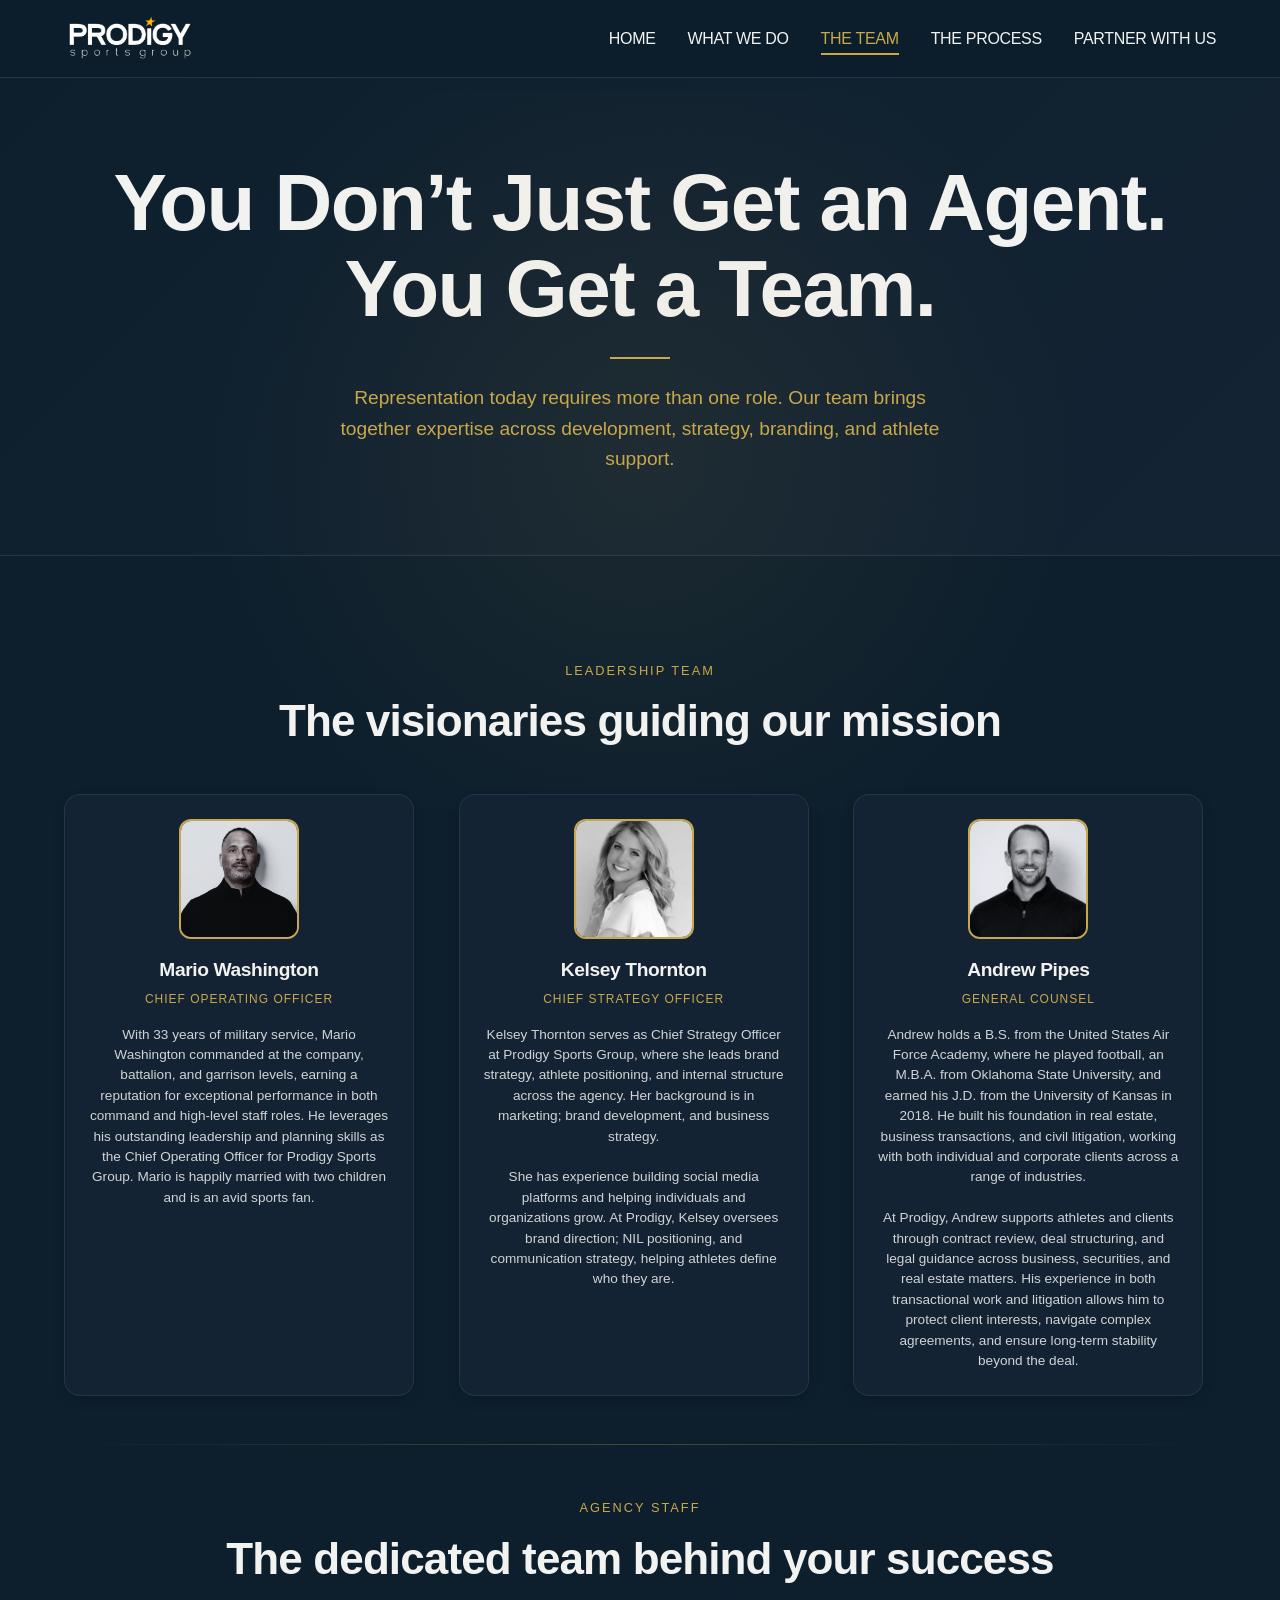
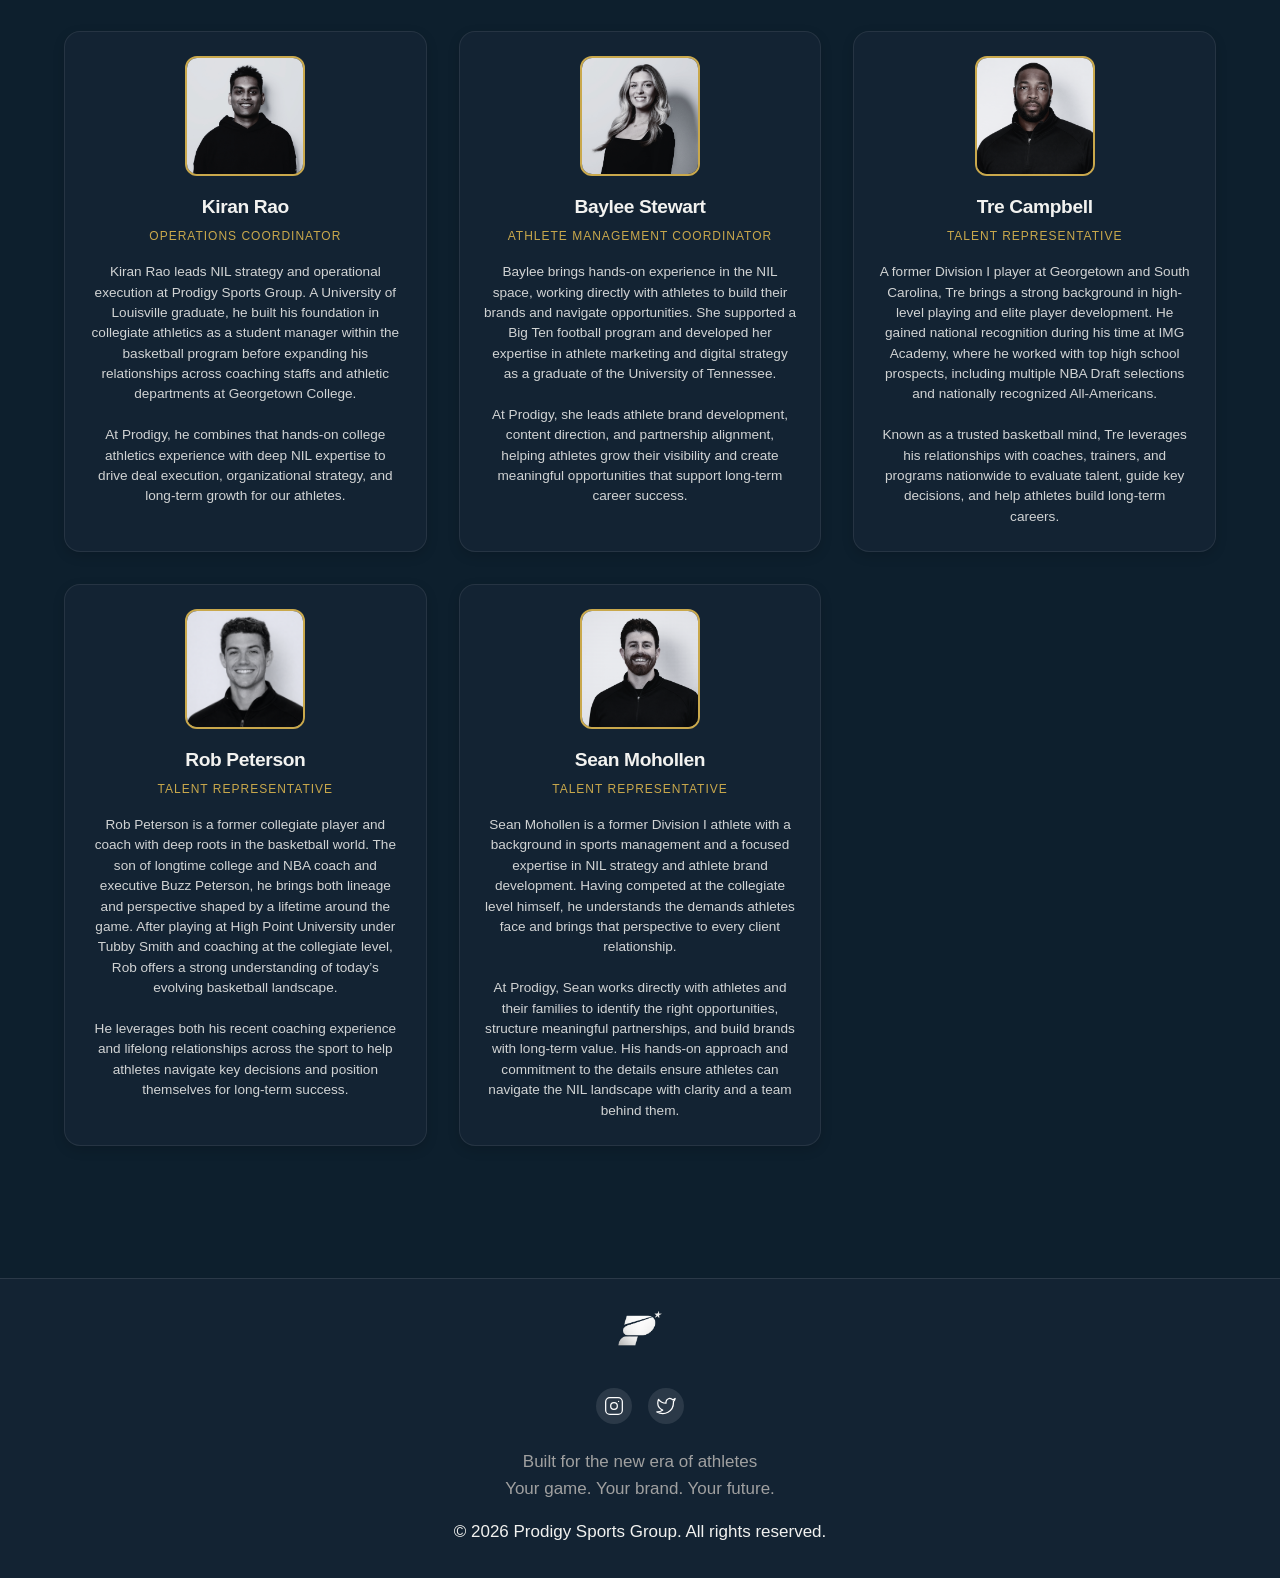
==== about.html @ d0eec7fe "Update about.html email" ====
﻿<!DOCTYPE html>
<html lang="en">
<head>
    <meta charset="UTF-8">
    <meta name="viewport" content="width=device-width, initial-scale=1.0">
    <title>The Team</title>
    <link href="https://api.fontshare.com/v2/css?f[]=cabinet-grotesk@800,700,500&f[]=manrope@400,500,600,700&display=swap" rel="stylesheet">
    <link rel="stylesheet" href="css/styles.css">
</head>
<body>

    <!--  SITE HEADER & NAVIGATION  -->
    <header>
        <nav class="navbar">
            <a href="index.html" class="logo">
                <img src="images/logo.png" alt="Prodigy" class="logo-img">
            </a>
            <ul class="nav-menu">
                <li><a href="index.html">HOME</a></li>
                <li><a href="What.html">WHAT WE DO</a></li>
                <li><a href="about.html" class="active">THE TEAM</a></li>
                <li><a href="process.html">THE PROCESS</a></li>
                <li><a href="contact.html">PARTNER WITH US</a></li>
            </ul>
            <button class="menu-toggle" aria-label="Toggle menu">
                <span></span>
                <span></span>
                <span></span>
            </button>
        </nav>
    </header>

    <main>
        <section class="page-header">
            <h1>You Don’t Just Get an Agent. You Get a Team.</h1>
            <div class="hero-divider"></div>
            <p>
                Representation today requires more than one role.
                Our team brings together expertise across development, strategy, branding, and athlete support.
            </p>
        </section>


        <!-- Our Team Section -->
        <section class="team-grid-section">
            <div class="team-container">

                <!-- Leadership Team -->
                <div class="team-category">
                    <div class="team-header">
                        <span class="section-tag">LEADERSHIP TEAM</span>
                        <h2>The visionaries guiding our mission</h2>
                    </div>
                    <div class="team-grid">
                        <!-- Leadership Team Member 1 -->
                        <div class="team-card leadership-card">
                            <div class="team-image">
                                <img src="images/MarioWashington.png" alt="Mario Washington">
                            </div>
                            <h3>Mario Washington</h3>
                            <p class="team-title">Chief Operating Officer</p>
                            <div class="team-bio">
                                <p>With 33 years of military service, Mario Washington commanded at the company, battalion, and garrison levels, earning a reputation for exceptional performance in both command and high-level staff roles. He leverages his outstanding leadership and planning skills as the Chief Operating Officer for Prodigy Sports Group. Mario is happily married with two children and is an avid sports fan.</p>
                            </div>
                        </div>

                        <!-- Leadership Team Member 2 -->
                        <div class="team-card leadership-card">
                            <div class="team-image">
                                <img src="images/KelseyThornton.png" alt="Kelsey Thornton">
                            </div>
                            <h3>Kelsey Thornton</h3>
                            <p class="team-title">Chief Strategy Officer</p>
                            <div class="team-bio">
                                <p>
                                    Kelsey Thornton serves as Chief Strategy Officer at Prodigy Sports Group, where she leads brand strategy, athlete positioning, and internal structure across the agency. Her background is in marketing; brand development, and business strategy.
                                    <br><br>
                                    She has experience building social media platforms and helping individuals and organizations grow. At Prodigy, Kelsey oversees brand direction; NIL positioning, and communication strategy, helping athletes define who they are.
                                </p>
                            </div>
                        </div>

                        <!-- Leadership Team Member 3  -->
                        <div class="team-card leadership-card">
                            <div class="team-image">
                                <img src="images/AndrewPipes.png" alt="Andrew Pipes">
                            </div>
                            <h3>Andrew Pipes</h3>
                            <p class="team-title">General Counsel</p>
                            <div class="team-bio">
                                <p>
                                    Andrew holds a B.S. from the United States Air Force Academy, where he played football, an M.B.A. from Oklahoma State University, and earned his J.D. from the University of Kansas in 2018. He built his foundation in real estate, business transactions, and civil litigation, working with both individual and corporate clients across a range of industries.
                                    <br><br>
                                    At Prodigy, Andrew supports athletes and clients through contract review, deal structuring, and legal guidance across business, securities, and real estate matters. His experience in both transactional work and litigation allows him to protect client interests, navigate complex agreements, and ensure long-term stability beyond the deal.
                                </p>
                             </div>
                        </div>
                    </div>
                </div>
            </div>
        

            <div class="team-category-divider"></div>

            <!-- Agency Staff -->
            <div class="team-category">
                <div class="team-header">
                    <span class="section-tag">AGENCY STAFF</span>
                    <h2>The dedicated team behind your success</h2>
                </div>
                <div class="team-grid">
                    <!-- Staff Member 1 -->
                    <div class="team-card staff-card">
                        <div class="team-image">
                            <img src="images/KiranRao.png" alt="Kiran Rao">
                        </div>
                        <h3>Kiran Rao</h3>
                        <p class="team-title">Operations Coordinator</p>
                        <div class="team-bio">
                            <p>
                                Kiran Rao leads NIL strategy and operational execution at Prodigy Sports Group. A University of Louisville graduate, he built his foundation in collegiate athletics as a student manager within the basketball program before expanding his relationships across coaching staffs and athletic departments at Georgetown College.
                                <br><br>
                                At Prodigy, he combines that hands-on college athletics experience with deep NIL expertise to drive deal execution, organizational strategy, and long-term growth for our athletes.
                            </p>
                        </div>
                    </div>

                    <!-- Staff Member 2 -->
                    <div class="team-card staff-card">
                        <div class="team-image">
                            <img src="images/BayleeStewart.png" alt="Baylee Stewart">
                        </div>
                        <h3>Baylee Stewart</h3>
                        <p class="team-title">Athlete Management Coordinator</p>
                        <div class="team-bio">
                            <p>
                                Baylee brings hands-on experience in the NIL space, working directly with athletes to build their brands and navigate opportunities. She supported a Big Ten football program and developed her expertise in athlete marketing and digital strategy as a graduate of the University of Tennessee.
                                <br><br>At Prodigy, she leads athlete brand development, content direction, and partnership alignment, helping athletes grow their visibility and create meaningful opportunities that support long-term career success.
                            </p>
                        </div>
                    </div>

                    <!-- Staff Member 3 -->
                    <div class="team-card staff-card">
                        <div class="team-image">
                            <img src="images/TreCampbell.png" alt="Tre Campbell">
                        </div>
                        <h3>Tre Campbell</h3>
                        <p class="team-title">Talent Representative</p>
                        <div class="team-bio">
                            <p>
                                A former Division I player at Georgetown and South Carolina, Tre brings a strong background in high-level playing and elite player development. He gained national recognition during his time at IMG Academy, where he worked with top high school prospects, including multiple NBA Draft selections and nationally recognized All-Americans.
                                <br><br>Known as a trusted basketball mind, Tre leverages his relationships with coaches, trainers, and programs nationwide to evaluate talent, guide key decisions, and help athletes build long-term careers.
                            </p>
                        </div>
                    </div>

                    <!-- Staff Member 4 -->
                    <div class="team-card staff-card">
                        <div class="team-image">
                            <img src="images/RobPeterson.png" alt="Rob Peterson">
                        </div>
                        <h3>Rob Peterson</h3>
                        <p class="team-title">Talent Representative</p>
                        <div class="team-bio">
                            <p>
                                Rob Peterson is a former collegiate player and coach with deep roots in the basketball world. The son of longtime college and NBA coach and executive Buzz Peterson, he brings both lineage and perspective shaped by a lifetime around the game.
                                After playing at High Point University under Tubby Smith and coaching at the collegiate level, Rob offers a strong understanding of today’s evolving basketball landscape. <br><br>He leverages both his recent coaching experience and lifelong relationships across the sport to help athletes navigate key decisions and position themselves for long-term success.
                            </p>
                        </div>
                    </div>

                    <!-- Staff Member 5 -->
                    <div class="team-card staff-card">
                        <div class="team-image">
                            <img src="images/SeanMohollen.png" alt="Sean Mohollen">
                        </div>
                        <h3>Sean Mohollen</h3>
                        <p class="team-title">Talent Representative</p>
                        <div class="team-bio">
                            <p>
                                Sean Mohollen is a former Division I athlete with a background in sports management and a focused expertise in NIL strategy and athlete brand development. Having competed at the collegiate level himself, he understands the demands athletes face and brings that perspective to every client relationship.
                                <br><br>
                                At Prodigy, Sean works directly with athletes and their families to identify the right opportunities, structure meaningful partnerships, and build brands with long-term value. His hands-on approach and commitment to the details ensure athletes can navigate the NIL landscape with clarity and a team behind them.
                            </p>
                        </div>
                    </div>
                </div>
            </div>


        </section>
    </main>

    <footer>
        <div class="footer-container">
            <div class="logo-img">
                <img src="images/logo2.PNG" alt="Prodigy" class="footer-logo-img">
            </div>
            <div class="footer-contact">
                <form id="quick-contact-form" class="quick-contact-form" action="https://formspree.io/f/xojgeknv" method="POST">         
            </div>
            <div class="footer-social">
                <a href="https://www.instagram.com/prodigysportsgroup_" target="_blank" class="social-link-footer" aria-label="Instagram">
                    <svg width="20" height="20" viewBox="0 0 24 24" fill="none" xmlns="http://www.w3.org/2000/svg">
                        <path d="M17 2H7C4.2 2 2 4.2 2 7V17C2 19.8 4.2 22 7 22H17C19.8 22 22 19.8 22 17V7C22 4.2 19.8 2 17 2Z" stroke="currentColor" stroke-width="1.5" stroke-linecap="round" stroke-linejoin="round" />
                        <path d="M12 16C14.2091 16 16 14.2091 16 12C16 9.79086 14.2091 8 12 8C9.79086 8 8 9.79086 8 12C8 14.2091 9.79086 16 12 16Z" stroke="currentColor" stroke-width="1.5" stroke-linecap="round" stroke-linejoin="round" />
                        <path d="M17.5 6.5H17.51" stroke="currentColor" stroke-width="1.5" stroke-linecap="round" stroke-linejoin="round" />
                    </svg>
                </a>
                <a href="https://x.com/ProdigySG_" target="_blank" class="social-link-footer" aria-label="Twitter">
                    <svg width="20" height="20" viewBox="0 0 24 24" fill="none" xmlns="http://www.w3.org/2000/svg">
                        <path d="M23 3C22.0424 3.675 20.9821 4.192 19.86 4.53C19.2577 3.837 18.4573 3.346 17.567 3.1239C16.6767 2.9019 15.7395 2.9602 14.8821 3.2915C14.0247 3.6228 13.2884 4.2111 12.773 4.986C12.2575 5.7609 11.9877 6.6836 12 7.62V8.62C10.2426 8.666 8.50127 8.276 6.93101 7.4855C5.36074 6.695 4.01032 5.5325 3 4.12C3 4.12 -1 13 8 17C5.94053 18.398 3.48716 19.099 1 19C10 24 21 19 21 7.5C20.9991 7.2215 20.9723 6.94364 20.92 6.67C21.9406 5.6635 22.6608 4.3927 23 3Z" stroke="currentColor" stroke-width="1.5" stroke-linecap="round" stroke-linejoin="round" />
                    </svg>
                </a>
            </div>
            <div class="footer-text">
                <p>
                    Built for the new era of athletes
                    <br />
                    Your game. Your brand. Your future.
                </p>
            </div>
            <p>&copy; 2026 Prodigy Sports Group. All rights reserved.</p>
        </div>
    </footer>
    <script src="JavaScript/script.js"></script>
</body>
</html>
---- css/styles.css ----
﻿
/* ============================================
   1. GLOBAL VARIABLES & RESET
   ============================================ */
:root {
    /* Colors */
    --color-bg-primary: #0D1F2D;
    --color-bg-secondary: #132333;
    --color-bg-light: #F2F0EB;
    --color-gold: #C9A84C;
    --color-text-primary: #F2F2F0;
    --color-text-dark: #0D1F2D;
    --color-text-muted: #A0A0A0;
    --color-border: rgba(255, 255, 255, 0.1);
    /* Fonts */
    --font-display: 'Cabinet Grotesk', 'Playfair Display', sans-serif;
    --font-body: 'Manrope', 'Inter', sans-serif;
    /* Effects */
    --glow-gold: 0 0 20px rgba(201, 168, 76, 0.3);
}

* {
    margin: 0;
    padding: 0;
    box-sizing: border-box;
}

body {
    font-family: 'Manrope', sans-serif;
    font-size: 17px;
    line-height: 1.6;
    color: var(--color-text-primary);
    background: var(--color-bg-primary);
    overflow-x: hidden;
}

/* ============================================
   2. TYPOGRAPHY & GLOBAL TEXT
   ============================================ */

h1, h2, h3, h4, h5, h6, .logo, .stat-number, a {
    font-family: var(--font-display);
    font-weight: 700;
    letter-spacing: -0.02em;
}

h1, .hero-content-full h1, .page-header h1 {
    font-size: 80px;
    line-height: 1.08;
    margin-bottom: 1rem;
}

h2 {
    font-size: 44px;
    line-height: 1.1;
    margin-bottom: 1rem;
}

h3 {
    font-size: 1.6rem;
    margin-bottom: 0.75rem;
}

a:visited {
    color: var(--color-gold);
    background-color: transparent;
    text-decoration: none;
}

a:hover {
    color: red;
    background-color: transparent;
    text-decoration: underline;
}

a:active {
    color: yellow;
    background-color: transparent;
    text-decoration: underline;
}

p, .service-content p, .step-description p {
    font-size: 17px;
    line-height: 1.6;
    max-width: 600px;
}

.section-tag {
    color: var(--color-gold);
    font-family: var(--font-body);
    text-transform: uppercase;
    letter-spacing: 2px;
    font-size: 0.8rem;
    display: inline-block;
    margin-bottom: 1rem;
}

.gold-text, .highlight, .accent-text {
    color: var(--color-gold);
}

/* Responsive Typography */
@media (max-width: 768px) {
    h1, .page-header h1 {
        font-size: 42px;
    }

    h2 {
        font-size: 28px;
    }

    body, p {
        font-size: 15px;
    }
}

/* ============================================
   3. HEADER & NAVIGATION
   ============================================ */

/* ===== HEADER & NAVIGATION ===== */
header {
    position: fixed;
    top: 0;
    left: 0;
    width: 100%;
    z-index: 1000;
    background: rgba(13, 31, 45, 0.95);
    backdrop-filter: blur(10px);
    border-bottom: 1px solid var(--color-border);
    padding: 1rem 5%;
    transition: all 0.3s ease;
}

    /* This makes the navbar solid when scrolling */
    header.scrolled {
        background: var(--color-bg-primary);
        box-shadow: 0 4px 20px rgba(0, 0, 0, 0.3);
        padding: 0.75rem 5%;
    }

.navbar {
    max-width: 1400px;
    margin: 0 auto;
    display: flex;
    justify-content: space-between;
    align-items: center;
}

.logo {
    display: inline-block;
    cursor: pointer;
}

.logo-img {
    height: 45px;
    width: auto;
    display: block;
    transition: height 0.3s ease;
}

/* Logo shrinks slightly when scrolling */
header.scrolled .logo-img {
    height: 38px;
}

.nav-menu {
    display: flex;
    list-style: none;
    gap: 2rem;
    margin: 0;
    padding: 0;
}

    .nav-menu li {
        list-style: none;
    }

    .nav-menu a {
        color: var(--color-text-primary);
        text-decoration: none;
        font-weight: 500;
        transition: color 0.3s ease;
        font-size: 1rem;
        position: relative;
        padding: 0.5rem 0;
    }

        .nav-menu a::after {
            content: '';
            position: absolute;
            bottom: 0;
            left: 0;
            width: 0;
            height: 2px;
            background: var(--color-gold);
            transition: width 0.3s ease;
        }

        .nav-menu a:hover::after,
        .nav-menu a.active::after {
            width: 100%;
        }

        .nav-menu a:hover,
        .nav-menu a.active {
            color: var(--color-gold);
        }

/* Mobile menu button - hidden on desktop */
.menu-toggle {
    display: none;
    background: none;
    border: none;
    cursor: pointer;
    padding: 0.5rem;
    z-index: 1001;
}

    .menu-toggle span {
        display: block;
        width: 25px;
        height: 2px;
        background: var(--color-text-primary);
        margin: 5px 0;
        transition: all 0.3s ease;
    }

/* Show hamburger on mobile */
@media (max-width: 768px) {
    .menu-toggle {
        display: block;
    }

    .nav-menu {
        position: fixed;
        top: 0;
        right: -100%;
        width: 80%;
        max-width: 300px;
        height: 100vh;
        background: var(--color-bg-primary);
        flex-direction: column;
        align-items: center;
        justify-content: center;
        gap: 2rem;
        transition: right 0.3s ease;
        z-index: 1000;
        padding: 2rem;
        margin: 0;
        list-style: none;
    }

        .nav-menu.active {
            right: 0;
        }

    /* Hamburger animation when open */
    .menu-toggle.active span:nth-child(1) {
        transform: rotate(45deg) translate(5px, 5px);
    }

    .menu-toggle.active span:nth-child(2) {
        opacity: 0;
    }

    .menu-toggle.active span:nth-child(3) {
        transform: rotate(-45deg) translate(7px, -6px);
    }
}

/* ============================================
   4. HOMEPAGE 
   ============================================ */

/* Hero Section */
.hero-left {
    position: relative;
    min-height: 100vh;
    width: 100%;
    display: flex;
    align-items: center;
    overflow: hidden;
}

.hero-video-bg {
    position: absolute;
    top: 0;
    left: 0;
    width: 100%;
    height: 100%;
    object-fit: cover;
    z-index: 0;
}

.hero-gradient-overlay {
    position: absolute;
    top: 0;
    left: 0;
    width: 100%;
    height: 100%;
    background: linear-gradient(90deg, rgba(0, 0, 0, 0.75) 0%, rgba(0, 0, 0, 0.2) 100%);
    z-index: 1;
}

.hero-left-container {
    position: relative;
    z-index: 2;
    width: 100%;
    max-width: 1400px;
    margin: 0 auto;
    padding: 160px 5%;
}

.hero-left-content {
    max-width: 620px;
}


.hero-headline {
    display: block;
}

.headline-line1,
.headline-line2 {
    display: block;
}

/* Desktop only (1024px and up) */
@media (min-width: 1024px) {
    .hero-headline {
        white-space: normal;
    }

    .headline-line1,
    .headline-line2 {
        display: block;
        white-space: nowrap;
    }
}

/* mobile */
@media (max-width: 1023px) {
    .headline-line1,
    .headline-line2 {
        white-space: normal;
    }
}

.headline-line1 {
    font-weight: 500;
}

.headline-line2 {
    font-weight: 800;
}

.hero-supporting {
    font-size: 18px;
    margin-bottom: 32px;
}

.hero-divider {
    width: 60px;
    height: 2px;
    background: var(--color-gold);
    margin: 1.5rem auto;
}

/* ============================================
   FEATURED ATHLETES 
   ============================================ */

/* Section Header */
.featured-athletes {
    padding: 80px 5% 100px;
    background: var(--color-bg-primary);
    overflow: visible !important;
}

.section-header {
    text-align: center;
    margin-bottom: 3.5rem;
}

    .section-header .section-tag {
        display: inline-block;
        font-size: 0.75rem;
        text-transform: uppercase;
        letter-spacing: 2px;
        color: var(--color-gold);
        margin-bottom: 0.75rem;
    }

    .section-header h2 {
        font-size: 3rem;
        margin-bottom: 0.75rem;
    }

        .section-header h2 .gold-text {
            color: var(--color-gold);
        }

.section-divider {
    width: 60px;
    height: 2px;
    background: linear-gradient(90deg, var(--color-gold), transparent);
    margin: 0 auto;
}

/* Grid Container */
.athletes-grid {
    display: grid !important;
    grid-template-columns: repeat(3, 1fr) !important;
    gap: 2rem !important;
    max-width: 1200px !important;
    margin: 0 auto !important;
    overflow: visible !important;
}

/* ===== FLIP CARD ===== */
.flip-card {
    background-color: transparent;
    width: 100%;
    height: 420px;
    perspective: 1000px;
    cursor: pointer;
    overflow: visible !important;
}

.flip-card-inner {
    position: relative;
    width: 100%;
    height: 100%;
    text-align: center;
    transition: transform 0.6s cubic-bezier(0.4, 0, 0.2, 1);
    transform-style: preserve-3d;
    overflow: visible !important;
}

.flip-card.flipped .flip-card-inner {
    transform: rotateY(180deg);
}

.flip-card-front,
.flip-card-back {
    position: absolute;
    width: 100%;
    height: 100%;
    backface-visibility: hidden;
    -webkit-backface-visibility: hidden;
    border-radius: 20px;
    overflow: hidden;
}

/* ===== FRONT CARD ===== */
.flip-card-front {
    background: var(--color-bg-secondary);
    border: 1px solid rgba(201, 168, 76, 0.15);
    box-shadow: 0 8px 30px rgba(0, 0, 0, 0.2);
    display: flex;
    flex-direction: column;
    transition: transform 0.3s ease, box-shadow 0.3s ease;
}

    .flip-card-front:hover {
        transform: translateY(-6px);
        box-shadow: 0 15px 40px rgba(0, 0, 0, 0.3), 0 0 30px rgba(201, 168, 76, 0.05);
        border-color: rgba(201, 168, 76, 0.3);
    }

/* Card Image */
.card-image-wrapper {
    position: relative;
    width: 100%;
    height: 260px;
    overflow: hidden;
}

    .card-image-wrapper img {
        width: 100%;
        height: 100%;
        object-fit: cover;
        transition: transform 0.5s ease;
    }

.flip-card-front:hover .card-image-wrapper img {
    transform: scale(1.05);
}

.card-image-overlay {
    position: absolute;
    bottom: 0;
    left: 0;
    right: 0;
    height: 70%;
    background: linear-gradient(to top, rgba(13, 31, 45, 0.9), rgba(13, 31, 45, 0.4), transparent);
    pointer-events: none;
}

/* Card Content */
.card-content {
    flex: 1;
    padding: 1.25rem 1.5rem 1.5rem;
    display: flex;
    flex-direction: column;
    justify-content: center;
}

    .card-content h3 {
        font-size: 1.3rem;
        font-weight: 700;
        margin-bottom: 0.25rem;
        color: var(--color-text-primary);
        letter-spacing: -0.01em;
    }

    .card-content p {
        font-size: 0.85rem;
        color: var(--color-gold) !important;
        font-weight: 500;
        letter-spacing: 0.3px;
        margin-bottom: 0.5rem;
        opacity: 0.9;
    }

.flip-hint {
    font-size: 0.7rem;
    color: var(--color-gold);
    opacity: 0.6;
    transition: all 0.3s ease;
    letter-spacing: 0.5px;
}

.flip-card-front:hover .flip-hint {
    opacity: 1;
    letter-spacing: 1px;
}

/* ===== BACK CARD ===== */
.flip-card-back {
    background: linear-gradient(145deg, var(--color-gold), #b8943a);
    transform: rotateY(180deg);
    padding: 2rem;
    display: flex;
    flex-direction: column;
    justify-content: center;
    border: 1px solid rgba(201, 168, 76, 0.3);
    box-shadow: inset 0 0 60px rgba(0, 0, 0, 0.05);
}

.back-content {
    width: 100%;
}

.flip-card-back h3 {
    font-size: 1.4rem;
    font-weight: 700;
    color: var(--color-text-dark);
    margin-bottom: 1.25rem;
    letter-spacing: -0.01em;
    border-bottom: 2px solid rgba(13, 31, 45, 0.15);
    padding-bottom: 0.75rem;
}

/* Athlete Details */
.athlete-details {
    display: flex;
    flex-direction: column;
    gap: 0.25rem;
}

.detail-row {
    display: flex;
    justify-content: space-between;
    padding: 0.4rem 0;
    border-bottom: 1px solid rgba(13, 31, 45, 0.06);
}

    .detail-row:last-child {
        border-bottom: none;
    }

.detail-label {
    font-weight: 600;
    color: rgba(13, 31, 45, 0.7);
    font-size: 0.8rem;
    text-transform: uppercase;
    letter-spacing: 0.5px;
}

.detail-value {
    font-weight: 500;
    color: var(--color-text-dark);
    font-size: 0.9rem;
}

.highlight-row .detail-value {
    font-weight: 700;
    color: var(--color-text-dark);
}

.flip-back-hint {
    display: block;
    text-align: center;
    font-size: 0.7rem;
    color: rgba(13, 31, 45, 0.5);
    margin-top: 1.25rem;
    padding-top: 0.75rem;
    border-top: 1px solid rgba(13, 31, 45, 0.15);
    transition: opacity 0.3s ease;
}

.flip-card-back:hover .flip-back-hint {
    opacity: 0.8;
}

/* ===== RESPONSIVE ===== */
@media (max-width: 1024px) {
    .athletes-grid {
        gap: 1.5rem !important;
    }
}

@media (max-width: 968px) {
    .athletes-grid {
        grid-template-columns: repeat(2, 1fr) !important;
        gap: 1.5rem !important;
    }

    .section-header h2 {
        font-size: 2.5rem;
    }
}

@media (max-width: 768px) {
    .featured-athletes {
        padding: 60px 5% 80px;
    }

    .athletes-grid {
        grid-template-columns: 1fr !important;
        gap: 1.5rem !important;
        max-width: 340px !important;
        margin: 0 auto !important;
    }

    .flip-card {
        height: 380px;
    }

    .card-image-wrapper {
        height: 220px;
    }

    .section-header h2 {
        font-size: 2rem;
    }

    .flip-card-back {
        padding: 1.5rem;
    }
}

@media (max-width: 480px) {
    .flip-card {
        height: 360px;
    }

    .card-image-wrapper {
        height: 200px;
    }

    .card-content h3 {
        font-size: 1.1rem;
    }

    .flip-card-back {
        padding: 1.25rem;
    }

        .flip-card-back h3 {
            font-size: 1.2rem;
        }

    .detail-label {
        font-size: 0.7rem;
    }

    .detail-value {
        font-size: 0.8rem;
    }
}
/* ============================================
   CAROUSEL - WORKING VERSION
   ============================================ */

.carousel-wrapper {
    width: 100%;
    overflow: hidden;
    position: relative;
    padding: 10px 0 30px 0;
}

.carousel-track {
    display: flex;
    gap: 2rem;
    width: max-content;
    will-change: transform;
    transform: translateX(0);
}

    /* Individual cards */
    .carousel-track .flip-card {
        flex: 0 0 280px;
        width: 280px;
        height: 400px;
        perspective: 1000px;
        cursor: pointer;
    }

/* ===== CAROUSEL NAVIGATION ===== */
.carousel-nav {
    display: flex;
    justify-content: center;
    gap: 1rem;
    margin-top: 1.5rem;
}

.carousel-btn {
    background: rgba(201, 168, 76, 0.15);
    border: 1px solid rgba(201, 168, 76, 0.3);
    color: var(--color-gold);
    width: 44px;
    height: 44px;
    border-radius: 50%;
    cursor: pointer;
    display: flex;
    align-items: center;
    justify-content: center;
    transition: all 0.3s ease;
}

    .carousel-btn:hover {
        background: var(--color-gold);
        color: var(--color-text-dark);
        transform: scale(1.05);
    }

    .carousel-btn svg {
        width: 18px;
        height: 18px;
    }

@media (max-width: 768px) {
    .carousel-track .flip-card {
        flex: 0 0 220px;
        width: 220px;
        height: 350px;
    }

    .carousel-track {
        gap: 1.5rem;
    }
}

/* 1. Fit Item Text - Force White */
.fit-item p {
    color: var(--color-text-primary) !important;
    font-size: 1rem;
    margin: 0;
}

/* 2. Better Banner - UL List Styling */
.better-statement {
    background: rgba(0, 0, 0, 0.5);
    backdrop-filter: blur(10px);
    border-radius: 16px;
    padding: 1.5rem;
    margin-top: 2rem;
    border: 1px solid rgba(201, 168, 76, 0.3);
}

    .better-statement p {
        color: var(--color-text-primary);
        font-size: 1.2rem;
        margin-bottom: 0.75rem;
    }

.better-list {
    list-style: none;
    padding: 0;
    margin: 0;
    display: flex;
    gap: 1.5rem;
    flex-wrap: wrap;
    justify-content: flex-start;
}

    .better-list li {
        color: var(--color-text-primary);
        font-size: 0.9rem;
        position: relative;
        padding-left: 1.2rem;
    }

        .better-list li::before {
            list-style-type: circle;
            color: var(--color-gold);
            position: absolute;
            left: 0;
        }

/* 3. Mission Teaser */
.mission-teaser {
    padding: 80px 5%;
    background: var(--color-bg-primary);
    text-align: center;
    border-top: 1px solid var(--color-border);
    border-bottom: 1px solid var(--color-border);
}

.mission-container {
    max-width: 700px;
    margin: 0 auto;
    text-align: center;
}

.mission-teaser h2 {
    text-align: center;
    margin-bottom: 1rem;
}

.mission-divider {
    width: 60px;
    height: 2px;
    background: var(--color-gold);
    margin: 0 auto 1.5rem;
}

.mission-subhead {
    text-align: center;
    font-size: 1.2rem;
    color: var(--color-text-secondary);
    margin-bottom: 2rem;
    max-width: 100%;
}

/* Quick Contact Form */
.quick-contact {
    max-width: 500px;
    margin: 0 auto 2rem;
}

.quick-contact-form {
    display: flex;
    gap: 1rem;
    justify-content: center;
    align-items: center;
}

    .quick-contact-form input {
        flex: 1;
        padding: 14px 18px;
        background: var(--color-bg-secondary);
        border: 2px solid var(--color-gold);
        border-radius: 8px;
        color: var(--color-text-primary);
        font-size: 1rem;
        font-family: var(--font-body);
        transition: all 0.3s ease;
    }

        .quick-contact-form input:focus {
            outline: none;
            border-color: #e6c86e;
            box-shadow: 0 0 0 3px rgba(201, 168, 76, 0.2);
        }

        .quick-contact-form input::placeholder {
            color: var(--color-text-muted);
        }

    .quick-contact-form .btn-primary {
        padding: 14px 28px;
        white-space: nowrap;
        background: var(--color-gold);
        color: var(--color-text-dark);
        font-weight: 600;
        border: none;
        border-radius: 8px;
        cursor: pointer;
        transition: all 0.3s ease;
    }

        .quick-contact-form .btn-primary:hover {
            background: #b8943a;
            transform: translateY(-2px);
        }


.mission-buttons {
    margin-top: 1rem;
}

    .mission-buttons .btn-secondary {
        display: inline-block;
        background: transparent;
        border: 1px solid var(--color-gold);
        color: var(--color-gold);
        padding: 12px 28px;
        font-weight: 500;
        transition: all 0.2s ease;
        text-decoration: none;
        border-radius: 8px;
    }

        .mission-buttons .btn-secondary:hover {
            background: var(--color-gold);
            color: var(--color-text-dark);
            transform: translateY(-2px);
        }

/* Responsive */
@media (max-width: 768px) {
    .quick-contact-form {
        flex-direction: column;
        gap: 0.75rem;
    }

        .quick-contact-form input {
            width: 100%;
        }

        .quick-contact-form .btn-primary {
            width: 100%;
        }

    .mission-subhead {
        font-size: 1rem;
    }

    .mission-buttons {
        margin-top: 1.5rem;
    }
}

/* Who We Are */
.who-we-are {
    text-align: center;
    padding: 100px 5%;
}

    .who-we-are h2 {
        max-width: 800px;
        margin: 0 auto 1rem;
    }

/* Team Pillars */
.team-pillars {
    text-align: center;
    padding: 80px 5%;
    background: rgba(255, 255, 255, 0.02);
}

.pillars-grid {
    display: flex;
    justify-content: center;
    flex-wrap: wrap;
    gap: 2rem;
    margin-top: 2rem;
}

.pillar {
    text-align: center;
    min-width: 140px;
}

.pillar-icon {
    font-size: 2rem;
    margin-bottom: 0.5rem;
}

/* Framework Section - 3 Column */
.framework-section {
    padding: 100px 5%;
    background: var(--color-bg-primary);
}

.framework-header {
    text-align: center;
    margin-bottom: 60px;
}

.framework-grid {
    display: grid;
    grid-template-columns: repeat(3, 1fr);
    gap: 2rem;
    max-width: 1200px;
    margin: 0 auto;
}

.framework-card {
    text-align: center;
    padding: 2rem;
    background: var(--color-bg-secondary);
    border-radius: 16px;
    border: 1px solid var(--color-border);
}

.framework-icon {
    font-size: 2.5rem;
    font-weight: 800;
    color: var(--color-gold);
    margin-bottom: 1rem;
}

/* ===== BOLD STATEMENT ===== */
.bold-statement {
    padding: 100px 5%;
    background: var(--color-bg-light);
    text-align: center;
}

.combined-container {
    max-width: 1200px;
    margin: 0 auto;
}

/* First Statement Block */
.statement-block {
    margin-bottom: 2rem;
}

.statement-line1 {
    font-size: 72px;
    font-weight: 800;
    line-height: 1.1;
    color: var(--color-text-dark);
    margin-bottom: 0.5rem;
    letter-spacing: -0.02em;
}

.statement-line2 {
    font-size: 72px;
    font-weight: 800;
    line-height: 1.1;
    color: var(--color-text-dark);
    letter-spacing: -0.02em;
}

    .statement-line2 .gold-italic {
        color: var(--color-gold);
        font-style: italic;
        font-weight: 700;
    }

/* Divider */
.statement-divider {
    width: 80px;
    height: 2px;
    background: var(--color-gold);
    margin: 2rem auto;
    opacity: 0.5;
}

/* Second Statement Block */
.agent-line1 {
    font-size: 48px;
    font-weight: 500;
    line-height: 1.2;
    color: var(--color-text-dark);
    margin-bottom: 0.5rem;
    letter-spacing: -0.01em;
}

.agent-line2 {
    font-size: 80px;
    font-weight: 800;
    line-height: 1.1;
    color: var(--color-text-dark);
    letter-spacing: -0.02em;
}

    .agent-line2 .gold {
        color: var(--color-gold);
    }

/* Responsive */
@media (max-width: 968px) {
    .statement-line1,
    .statement-line2 {
        font-size: 48px;
    }

    .agent-line1 {
        font-size: 32px;
    }

    .agent-line2 {
        font-size: 52px;
    }
}

@media (max-width: 768px) {
    .statement-line1,
    .statement-line2 {
        font-size: 36px;
    }

    .agent-line1 {
        font-size: 24px;
    }

    .agent-line2 {
        font-size: 40px;
    }

    .statement-divider {
        margin: 1.5rem auto;
    }
}

/* Better Banner */
.better-banner {
    padding: 80px 5%;
    background: var(--color-bg-secondary);
    text-align: center;
}

    .better-banner h2 {
        font-size: 3rem;
        margin-bottom: 1.5rem;
    }

    .better-banner .gold-accent {
        color: var(--color-gold);
    }

.better-banner-divider {
    width: 60px;
    height: 2px;
    background: var(--color-gold);
    margin: 0 auto 1.5rem;
}

.better-banner-list {
    display: flex;
    justify-content: center;
    gap: 1.5rem;
    flex-wrap: wrap;
    font-size: 1.1rem;
}

    .better-banner-list .separator {
        color: var(--color-gold);
        opacity: 0.5;
    }

/* Image led*/

.image-led-hero {
    position: relative;
    min-height: 80vh;
    display: flex;
    align-items: center;
    overflow: hidden;
}


.image-led-bg {
    position: absolute;
    top: 0;
    left: 0;
    width: 100%;
    height: 100%;
    z-index: 0;
}

    .image-led-bg img {
        width: 100%;
        height: 100%;
        object-fit: cover;
    }


.image-led-overlay {
    position: absolute;
    top: 0;
    left: 0;
    width: 100%;
    height: 100%;
    background: linear-gradient(90deg, rgba(13, 31, 45, 0.85) 0%, rgba(13, 31, 45, 0.6) 100%);
    z-index: 1;
}

/* Content container - text overlay */
.image-led-container {
    position: relative;
    z-index: 2;
    max-width: 700px;
    padding: 80px 5% 80px 8%;
}

.image-led-content .section-tag {
    color: var(--color-gold);
}

.image-led-content h2 {
    color: var(--color-text-primary);
    font-size: 3rem;
    margin-bottom: 1.5rem;
}

.image-led-content .gold-text {
    color: var(--color-gold);
}


.fit-item {
    display: flex;
    align-items: center;
    gap: 1rem;
    margin-bottom: 1rem;
}

    .fit-item .check {
        color: var(--color-gold);
        font-size: 1.2rem;
        font-weight: bold;
    }

    .fit-item p {
        color: var(--color-text-primary) !important;
        font-size: 1rem;
        margin: 0;
    }

/* Better Statement  */
.better-statement {
    background: rgba(0, 0, 0, 0.5);
    backdrop-filter: blur(10px);
    border-radius: 16px;
    padding: 1.5rem;
    margin-top: 2rem;
    border: 1px solid rgba(201, 168, 76, 0.3);
}

    .better-statement p {
        color: var(--color-text-primary);
        font-size: 1.2rem;
        margin-bottom: 0.75rem;
    }

.better-list {
    list-style: none;
    padding: 0;
    margin: 0;
    display: flex;
    gap: 1rem;
    flex-wrap: wrap;
}

    .better-list li {
        color: var(--color-text-primary);
        font-size: 0.9rem;
        opacity: 0.9;
        position: relative;
        padding-left: 1.2rem;
    }

        .better-list li::before {
            content: "▹";
            color: var(--color-gold);
            position: absolute;
            left: 0;
        }

/* Responsive */
@media (max-width: 768px) {
    .image-led-container {
        padding: 60px 5%;
        text-align: center;
    }

    .image-led-content h2 {
        font-size: 2rem;
    }

    .fit-item {
        justify-content: center;
    }

    .better-list {
        justify-content: center;
    }

    .image-led-hero {
        min-height: 70vh;
    }
}

@media (max-width: 480px) {
    .image-led-content h2 {
        font-size: 1.8rem;
    }

    .better-statement p {
        font-size: 1rem;
    }

    .better-list {
        flex-direction: column;
        align-items: center;
        gap: 0.5rem;
    }
}

.fit-item {
    display: flex;
    align-items: center;
    gap: 1rem;
    margin-bottom: 1rem;
}

    .fit-item .check {
        color: var(--color-gold);
        font-size: 1.2rem;
    }

    .fit-item p {
        color: var(--color-text-dark);
    }

.better-statement {
    background: var(--color-bg-primary);
    border-radius: 16px;
    padding: 1.5rem;
    margin-top: 1.5rem;
}

    .better-statement p {
        color: var(--color-text-primary);
    }

.better-list {
    display: flex;
    gap: 1rem;
    margin-top: 0.75rem;
    flex-wrap: wrap;
}

    .better-list span {
        color: var(--color-text-primary);
    }

.image-led-media img {
    width: 100%;
    border-radius: 20px;
    object-fit: cover;
}

/* PROCESS SECTION  */

.process-preview {
    position: relative;
    padding: 100px 5%;
    background: var(--color-bg-primary);
    overflow: hidden;
}

    .process-preview::before {
        content: '';
        position: absolute;
        top: 0;
        left: 0;
        width: 100%;
        height: 100%;
        background-image: url('images/tunnel-texture.jpg');
        background-size: cover;
        opacity: 0.05;
        pointer-events: none;
    }

.process-preview-container {
    max-width: 1000px;
    margin: 0 auto;
    position: relative;
    z-index: 1;
}

.process-preview-content {
    text-align: center;
}

    .process-preview-content h2 {
        margin-bottom: 1rem;
    }

/* Divider between heading and step names */
.process-divider {
    width: 80px;
    height: 3px;
    background: linear-gradient(90deg, var(--color-gold), transparent);
    margin: 1.5rem auto 3rem;
    border-radius: 3px;
}

/* Process Steps Container */
.process-steps {
    display: flex;
    justify-content: center;
    gap: 3rem;
    margin-bottom: 2.5rem;
    flex-wrap: wrap;
}

/* Individual Step - Elevated Design */
.process-step {
    text-align: center;
    padding: 1.5rem;
    background: rgba(255, 255, 255, 0.03);
    border-radius: 20px;
    min-width: 140px;
    transition: all 0.3s ease;
    border: 1px solid rgba(201, 168, 76, 0.1);
}

    .process-step:hover {
        transform: translateY(-8px);
        background: rgba(201, 168, 76, 0.05);
        border-color: var(--color-gold);
        box-shadow: 0 15px 35px rgba(0, 0, 0, 0.3);
    }

/* Glowing Step Number */
.step-number-glow {
    font-size: 2rem;
    font-weight: 800;
    font-family: var(--font-display);
    background: linear-gradient(135deg, var(--color-gold), #e6c86e);
    -webkit-background-clip: text;
    background-clip: text;
    color: transparent;
    margin-bottom: 0.5rem;
    text-shadow: 0 0 15px rgba(201, 168, 76, 0.3);
}

/* Step Name */
.step-name {
    font-family: var(--font-display);
    font-size: 1.2rem;
    font-weight: 600;
    color: var(--color-text-primary);
    display: block;
    margin: 0.5rem 0;
    letter-spacing: 1px;
}

/* Step Line (decorative) */
.step-line {
    width: 30px;
    height: 2px;
    background: var(--color-gold);
    margin: 0.75rem auto 0;
    opacity: 0.5;
    transition: width 0.3s ease;
}

.process-step:hover .step-line {
    width: 50px;
    opacity: 1;
}

/* Process Link */
.process-link {
    color: var(--color-gold);
    text-decoration: none;
    font-weight: 600;
    transition: all 0.3s;
    display: inline-block;
    margin-top: 1rem;
}

    .process-link:hover {
        opacity: 0.7;
        transform: translateX(5px);
    }

/* TRACK RECORD  */

.track-record-section {
    background: var(--color-bg-light);
    padding: 80px 5%;
    text-align: center;
}

.track-record-container {
    max-width: 1000px;
    margin: 0 auto;
}

.track-record-section .section-tag {
    color: var(--color-gold);
    display: inline-block;
    margin-bottom: 0.5rem;
}

/* Track Record Headline */
.track-record-headline {
    color: var(--color-text-dark);
    font-size: 2.5rem;
    margin-bottom: 1rem;
    font-weight: 700;
}

/* Track Divider */
.track-divider {
    width: 60px;
    height: 2px;
    background: var(--color-gold);
    margin: 0 auto 2rem;
}

/* Stats Grid */
.stats-grid {
    display: flex;
    justify-content: center;
    gap: 4rem;
    flex-wrap: wrap;
    margin-top: 1rem;
}

/* Individual Stat */
.stat {
    text-align: center;
    padding: 1.5rem 2rem;
    background: white;
    border-radius: 16px;
    min-width: 200px;
    box-shadow: 0 5px 20px rgba(0, 0, 0, 0.05);
    transition: transform 0.3s ease;
}

    .stat:hover {
        transform: translateY(-5px);
        box-shadow: 0 15px 35px rgba(0, 0, 0, 0.1);
    }

/* Stat Number */
.stat-number {
    font-size: 3rem;
    font-weight: 800;
    color: var(--color-gold);
    font-family: var(--font-display);
    margin-bottom: 0.5rem;
    line-height: 1.2;
}

/* Stat Label */
.stat-label {
    font-size: 0.85rem;
    font-weight: 600;
    color: var(--color-text-dark);
    text-transform: uppercase;
    letter-spacing: 1px;
}

/* Stats Qualifier Line */
.stat-qualifier {
    font-size: 0.7rem;
    font-weight: 400;
    color: var(--color-text-muted);
    margin-top: 0.25rem;
    letter-spacing: 0.3px;
}

.bg-light .stat-qualifier {
    color: var(--color-text-muted);
    opacity: 0.8;
}

/* Responsive */
@media (max-width: 768px) {
    .process-steps {
        gap: 1.5rem;
    }

    .process-step {
        min-width: 120px;
        padding: 1rem;
    }

    .step-number-glow {
        font-size: 1.5rem;
    }

    .step-name {
        font-size: 1rem;
    }

    .stats-grid {
        gap: 1.5rem;
    }

    .stat {
        min-width: 160px;
        padding: 1rem;
    }

    .stat-number {
        font-size: 2rem;
    }

    .track-record-headline {
        font-size: 1.8rem;
    }
}

@media (max-width: 480px) {
    .process-step {
        min-width: 100%;
    }

    .stat {
        min-width: 100%;
    }
}

/* ============================================
   5. WHAT WE DO PAGE
   ============================================ */

.page-header {
    text-align: center;
    padding: 160px 5% 80px;
    background: linear-gradient(135deg, var(--color-bg-primary), var(--color-bg-secondary));
    border-bottom: 1px solid var(--color-border);
}

    .page-header h1 {
        margin-bottom: 0;
    }

.hero-divider {
    width: 60px;
    height: 2px;
    background: var(--color-gold);
    margin: 1.5rem auto;
}

.page-header p {
    font-size: 1.2rem;
    color: var(--color-gold);
    max-width: 600px;
    margin: 0 auto;
    text-align: center;
}

.what-we-do-cta {
    background: var(--color-bg-light);
    padding: 80px 5%;
    text-align: center;
}

.cta-container {
    max-width: 700px;
    margin: 0 auto;
}

.what-we-do-cta h2 {
    color: var(--color-text-dark);
    margin-bottom: 1rem;
}

.cta-divider {
    width: 60px;
    height: 2px;
    background: var(--color-gold);
    margin: 0 auto 1.5rem;
}

.what-we-do-cta p {
    color: var(--color-text-dark);
    font-size: 1.2rem;
    margin-bottom: 2rem;
    text-align: center;
}


.what-we-do-cta .btn-primary {
    background: var(--color-gold);
    color: var(--color-text-dark);
    border: none;
}

    .what-we-do-cta .btn-primary:hover {
        background: #b8943a;
        transform: translateY(-2px);
    }

/* ============================================
   WHAT WE DO PAGE - SERVICE HERO SECTIONS
   ============================================ */

/* Service Hero Sections  */
.service-hero {
    position: relative;
    min-height: 80vh;
    display: flex;
    align-items: center;
    overflow: hidden;
}

/* Full width background image */
.service-hero-bg {
    position: absolute;
    top: 0;
    left: 0;
    width: 100%;
    height: 100%;
    object-fit: cover;
    z-index: 0;
}

/* Dark overlay for text legibility */
.service-hero-overlay {
    position: absolute;
    top: 0;
    left: 0;
    width: 100%;
    height: 100%;
    background: linear-gradient(90deg, rgba(13, 31, 45, 0.85) 0%, rgba(13, 31, 45, 0.4) 100%);
    z-index: 1;
}

/* Text overlay - on top of image */
.service-hero-content {
    position: relative;
    z-index: 2;
    max-width: 600px;
    padding: 80px 5% 80px 8%;
}

/* Right-aligned text for alternating sections */
.service-hero.right .service-hero-content {
    margin-left: auto;
    text-align: right;
    padding: 80px 8% 80px 5%;
}

.service-hero.right .service-hero-overlay {
    background: linear-gradient(270deg, rgba(13, 31, 45, 0.85) 0%, rgba(13, 31, 45, 0.4) 100%);
}

/* Service Number */
.service-number {
    font-size: 1rem;
    color: var(--color-gold);
    text-transform: uppercase;
    letter-spacing: 3px;
    margin-bottom: 1rem;
    display: inline-block;
}

/* Service Headings */
.service-hero-content h2 {
    font-family: var(--font-display);
    font-size: 3.5rem;
    font-weight: 700;
    margin-bottom: 1.5rem;
    line-height: 1.2;
    color: var(--color-text-primary);
}

/* Service Paragraph */
.service-hero-content p {
    font-size: 1.1rem;
    line-height: 1.6;
    color: var(--color-text-primary);
    margin-bottom: 2rem;
    opacity: 0.95;
}

/* Remove any conflicting styles */
.service-section,
.service-container,
.service-image,
.service-content {
    /* Reset any conflicting styles */
    display: block;
    padding: 0;
    margin: 0;
}

/* Responsive */
@media (max-width: 968px) {
    .service-hero-content h2 {
        font-size: 2.5rem;
    }

    .service-hero-content {
        padding: 60px 5% !important;
        max-width: 100%;
        text-align: left !important;
    }

    .service-hero.right .service-hero-content {
        text-align: left !important;
    }

    .service-hero {
        min-height: 60vh;
    }
}

@media (max-width: 768px) {
    .service-hero-content h2 {
        font-size: 2rem;
    }

    .service-hero-content p {
        font-size: 1rem;
    }

    .service-number {
        font-size: 0.8rem;
    }
}


/* ============================================
   6. TEAM PAGE
   ============================================ */

.team-grid-section {
    padding: 100px 5%;
    background: var(--color-bg-primary);
}

.team-container {
    max-width: 1200px;
    margin: 0 auto;
}

.team-category {
    margin-bottom: 2rem;
}

.team-header {
    text-align: center;
    margin-bottom: 3rem;
}

.founder-section {
    padding: 80px 5%;
    background: var(--color-bg-primary);
    border-bottom: 1px solid var(--color-border);
}

.founder-container {
    max-width: 1200px;
    margin: 0 auto;
    display: flex;
    gap: 4rem;
    align-items: center;
}

.founder-image {
    flex: 1;
    max-width: 400px;
}

    .founder-image img {
        width: 100%;
        height: auto;
        border-radius: 20px;
        border: 3px solid var(--color-gold);
    }

.founder-content {
    flex: 2;
}

    .founder-content h2 {
        font-size: 2.5rem;
        margin-bottom: 1rem;
        color: var(--color-text-primary);
    }

.founder-bio p {
    font-size: 1rem;
    line-height: 1.6;
    color: var(--color-text-secondary);
    margin-bottom: 1rem;
}

@media (max-width: 968px) {
    .founder-container {
        flex-direction: column;
        text-align: center;
        gap: 2rem;
    }

    .founder-image {
        max-width: 280px;
    }
}

.team-category:first-child .team-grid {
    display: flex;
    justify-content: center;
    gap: 2rem;
    flex-wrap: wrap;
    max-width: 700px;
    margin: 0 auto;
}

    .team-category:first-child .team-grid .team-card {
        flex: 0 0 calc(50% - 1rem);
        min-width: 260px;
        max-width: 350px;
    }


.team-category:last-child .team-grid {
    display: grid;
    grid-template-columns: repeat(3, 1fr);
    gap: 2rem;
    max-width: 1200px;
    margin: 0 auto;
}

/* Responsive */
@media (max-width: 968px) {
    .team-category:last-child .team-grid {
        grid-template-columns: repeat(2, 1fr);
    }
}

@media (max-width: 768px) {
    .team-category:first-child .team-grid .team-card {
        flex: 0 0 100%;
    }

    .team-category:last-child .team-grid {
        grid-template-columns: 1fr;
        max-width: 350px;
    }
}

/* 3x3 Grid  */
.team-grid {
    display: grid;
    grid-template-columns: repeat(3, 1fr);
    gap: 2rem;
}


.team-card {
    background: var(--color-bg-secondary);
    padding: 1.5rem;
    border-radius: 16px;
    border: 1px solid rgba(255, 255, 255, 0.08);
    transition: all 0.3s cubic-bezier(0.2, 0, 0, 1);
    text-align: center;
    position: relative;
    box-shadow: 0 4px 12px rgba(0, 0, 0, 0.15);
}

    .team-card:hover {
        transform: translateY(-6px);
        border-color: rgba(201, 168, 76, 0.3);
        box-shadow: 0 12px 24px rgba(0, 0, 0, 0.25), 0 0 0 1px rgba(201, 168, 76, 0.1);
    }

        .team-card:hover::after {
            content: '';
            position: absolute;
            top: 0;
            left: 0;
            right: 0;
            bottom: 0;
            border-radius: 16px;
            background: radial-gradient(circle at 30% 20%, rgba(201, 168, 76, 0.08), transparent 70%);
            pointer-events: none;
        }


.team-image {
    width: 120px;
    height: 120px;
    margin: 0 auto 1rem;
    border-radius: 12px;
    overflow: hidden;
    border: 2px solid var(--color-gold);
    transition: all 0.3s ease;
}

.team-card:hover .team-image {
    border-color: #e6c86e;
    box-shadow: 0 0 12px rgba(201, 168, 76, 0.3);
}


.team-image img {
    width: 100%;
    height: 100%;
    object-fit: cover;
    transition: transform 0.4s ease;
}

.team-card:hover .team-image img {
    transform: scale(1.03);
}


.team-card h3 {
    font-size: 1.2rem;
    margin-bottom: 0.25rem;
}

.team-title {
    color: var(--color-gold);
    font-size: 0.75rem;
    text-transform: uppercase;
    letter-spacing: 1px;
    margin-bottom: 1rem;
    transition: color 0.3s ease;
}

.team-card:hover .team-title {
    color: #e6c86e;
    letter-spacing: 1.2px;
}

.team-bio p {
    font-size: 0.85rem;
    line-height: 1.5;
    color: var(--color-text-primary);
    opacity: 0.85;
}

.team-category-divider {
    width: 100%;
    height: 1px;
    background: linear-gradient(90deg, transparent, var(--color-gold), transparent);
    margin: 3rem 0;
    opacity: 0.3;
}

/* Responsive */
@media (max-width: 968px) {
    .team-grid {
        grid-template-columns: repeat(2, 1fr);
        gap: 1.5rem;
    }
}

@media (max-width: 768px) {
    .team-grid {
        grid-template-columns: 1fr;
        max-width: 350px;
        margin: 0 auto;
    }

    .team-image {
        width: 100px;
        height: 100px;
    }
}

/* ============================================
   7. PROCESS PAGE - ACCORDION
   ============================================ */

/* ===== PROCESS PAGE - ACCORDION SECTION ===== */
.process-accordion-section {
    max-width: 800px;
    margin: 4rem auto;
    padding: 2rem 5%;
}

/* Accordion container - same width as h1 */
.accordion-container {
    max-width: 700px;
    margin: 0 auto;
}

.accordion-item {
    background: var(--color-bg-secondary);
    border-radius: 12px;
    margin-bottom: 1rem;
    border: 1px solid var(--color-border);
    overflow: hidden;
}

.accordion-header {
    display: flex;
    align-items: center;
    gap: 1rem;
    padding: 1.25rem 1.5rem;
    cursor: pointer;
}

.step-number {
    color: var(--color-gold);
    font-weight: 700;
    font-size: 1.2rem;
    min-width: 50px;
}

.step-title {
    flex: 1;
    font-weight: 600;
    color: var(--color-text-primary);
}

.accordion-icon {
    color: var(--color-gold);
    font-size: 1.5rem;
    transition: transform 0.3s;
}

.accordion-item.active .accordion-icon {
    transform: rotate(45deg);
}

.accordion-content {
    max-height: 0;
    overflow: hidden;
    transition: max-height 0.5s ease;
}

.accordion-item.active .accordion-content {
    max-height: 500px;
}

.accordion-body {
    padding: 1.5rem;
    border-top: 1px solid var(--color-border);
}

    .accordion-body p {
        margin-bottom: 1rem;
        color: var(--color-text-secondary);
        line-height: 1.6;
    }

    /* Subtle border between p and ul */
    .accordion-body .divider-line {
        width: 100%;
        height: 1px;
        background: linear-gradient(90deg, transparent, var(--color-gold), transparent);
        margin: 1rem 0;
        opacity: 0.3;
    }

    /* Gold checkmarks */
    .accordion-body ul {
        list-style: none;
        padding: 0;
        margin: 0;
    }

    .accordion-body li {
        padding: 0.5rem 0;
        display: flex;
        align-items: center;
        gap: 0.75rem;
        color: var(--color-text-secondary);
    }

        .accordion-body li::before {
            content: "✓";
            color: var(--color-gold);
            font-weight: bold;
            font-size: 1rem;
        }

/* ===== PROCESS PAGE\===== */
.process-cta {
    text-align: center;
    padding: 60px 5% 80px;
    background: var(--color-bg-primary);
}

.cta-pyramid {
    max-width: 600px;
    margin: 0 auto;
    text-align: center;
}

    /* Downward pyramid effect - each element slightly narrower */
    .cta-pyramid h2 {
        font-size: 2.2rem;
        margin-bottom: 1rem;
        color: var(--color-text-primary);
        max-width: 100%;
    }

    .cta-pyramid .cta-divider {
        width: 60px;
        height: 2px;
        background: var(--color-gold);
        margin: 0 auto 1rem;
    }

    .cta-pyramid p {
        font-size: 1.1rem;
        color: var(--color-text-secondary);
        margin-bottom: 2rem;
        max-width: 90%;
        margin-left: auto;
        margin-right: auto;
    }

    .cta-pyramid .btn {
        display: inline-block;
        padding: 14px 32px;
        background: var(--color-gold);
        color: var(--color-text-dark);
        text-decoration: none;
        font-weight: 600;
        border-radius: 4px;
        transition: all 0.3s;
    }

        .cta-pyramid .btn:hover {
            background: #b8943a;
            transform: translateY(-2px);
        }

/* Responsive */
@media (max-width: 768px) {
    .process-accordion-section {
        padding: 2rem 4%;
    }

    .accordion-header {
        padding: 1rem;
    }

    .step-number {
        font-size: 1rem;
        min-width: 40px;
    }

    .step-title {
        font-size: 0.9rem;
    }

    .cta-pyramid h2 {
        font-size: 1.6rem;
    }

    .cta-pyramid p {
        font-size: 0.95rem;
    }
}

/* ============================================
   8. CONTACT PAGE & FORM
   ============================================ */

.contact-section {
    max-width: 1200px;
    margin: 0 auto;
    padding: 80px 5%;
}

/* Two column grid */
.contact-grid {
    display: grid;
    grid-template-columns: 1fr 1fr;
    gap: 4rem;
    align-items: start;
}


.contact-info h3 {
    font-size: 1.5rem;
    margin-bottom: 1rem;
    color: var(--color-text-primary);
}

.contact-info p {
    color: var(--color-text-secondary);
    margin-bottom: 1rem;
}

.contact-list {
    list-style: none;
    padding: 0;
    margin: 1.5rem 0;
}

    .contact-list li {
        padding: 0.5rem 0;
        display: flex;
        align-items: center;
        gap: 0.5rem;
        color: var(--color-text-secondary);
    }

        .contact-list li::before {
            content: "✓";
            color: var(--color-gold);
            font-weight: bold;
        }

/* Contact Details */
.contact-details {
    margin: 2rem 0;
}

.contact-detail {
    margin-bottom: 1.5rem;
}

    .contact-detail h4 {
        font-size: 0.75rem;
        color: var(--color-text-muted);
        text-transform: uppercase;
        letter-spacing: 1px;
        margin-bottom: 0.25rem;
    }

    .contact-detail a,
    .contact-detail p {
        color: var(--color-text-primary);
        text-decoration: none;
        font-size: 1rem;
        line-height: 1.4;
    }

        .contact-detail a:hover {
            color: var(--color-gold);
        }


.social-icons {
    display: flex;
    gap: 1rem;
    margin-top: 2rem;
}

.social-icon {
    width: 44px;
    height: 44px;
    display: flex;
    align-items: center;
    justify-content: center;
    background: var(--color-bg-secondary);
    border-radius: 50%;
    color: var(--color-text-primary);
    transition: all 0.3s ease;
    border: 1px solid rgba(255, 255, 255, 0.1);
}

    .social-icon svg {
        width: 20px;
        height: 20px;
    }

    .social-icon:hover {
        background: var(--color-gold);
        color: var(--color-text-dark);
        transform: translateY(-3px);
        border-color: transparent;
    }

/* Right side Contact Form */
.contact-form-container {
    background: var(--color-bg-secondary);
    border-radius: 20px;
    padding: 2rem;
    border: 1px solid var(--color-border);
}

    .contact-form-container h3 {
        font-size: 1.3rem;
        margin-bottom: 1.5rem;
        color: var(--color-text-primary);
    }

/* Form Elements */
.form-group {
    margin-bottom: 1rem;
}

    .form-group input,
    .form-group textarea,
    .form-group select {
        width: 100%;
        padding: 12px 16px;
        background: var(--color-bg-primary);
        border: 1px solid var(--color-border);
        border-radius: 8px;
        color: white;
        font-family: inherit;
        font-size: 0.95rem;
    }

        .form-group input:focus,
        .form-group textarea:focus,
        .form-group select:focus {
            outline: none;
            border-color: var(--color-gold);
        }

    .form-group textarea {
        min-height: 120px;
        resize: vertical;
    }

/* Form Success Message */
.form-success {
    background: var(--color-gold);
    color: var(--color-text-dark);
    padding: 1rem;
    border-radius: 8px;
    margin-bottom: 1.5rem;
    text-align: center;
}

    .form-success h3 {
        color: var(--color-text-dark);
        margin-bottom: 0.25rem;
    }

/* Responsive */
@media (max-width: 968px) {
    .contact-grid {
        grid-template-columns: 1fr;
        gap: 2rem;
    }

    .contact-info {
        text-align: center;
    }

    .contact-list li {
        justify-content: center;
    }

    .contact-details {
        text-align: center;
    }

    .social-icons {
        justify-content: center;
    }
}

@media (max-width: 768px) {
    .contact-section {
        padding: 60px 5%;
    }

    .contact-form-container {
        padding: 1.5rem;
    }
}

/* ============================================
   9. BUTTONS
   ============================================ */

.btn {
    display: inline-block;
    padding: 14px 32px;
    font-size: 1rem;
    font-weight: 600;
    text-decoration: none;
    border-radius: 4px;
    transition: all 0.2s ease;
    cursor: pointer;
    font-family: var(--font-body);
    border: none;
}

.btn-primary {
    background: var(--color-gold);
    color: var(--color-text-dark);
}

    .btn-primary:hover {
        background: #b8943a;
        transform: translateY(-2px);
        box-shadow: var(--glow-gold);
    }

.btn-secondary {
    background: transparent;
    color: var(--color-text-primary);
    border: 1px solid var(--color-gold);
}

    .btn-secondary:hover {
        background: var(--color-gold);
        color: var(--color-text-dark);
        transform: translateY(-2px);
    }

/* ============================================
   10. FOOTER
   ============================================ */

footer {
    background: var(--color-bg-secondary);
    border-top: 1px solid var(--color-border);
    padding: 2rem 5%;
    text-align: center;
}

.footer-container {
    max-width: 1200px;
    margin: 0 auto;
    display: flex;
    flex-direction: column;
    align-items: center;
    gap: 1rem;
}

.footer-logo-img {
    height: 35px;
    width: auto;
    display: block;
    margin: 0 auto;
}

.footer-email {
    color: white;
    text-decoration: none;
    transition: color 0.3s;
}

    .footer-email:hover {
        color: var(--color-gold);
    }

.footer-social {
    display: flex;
    gap: 1rem;
    justify-content: center;
}

.social-link-footer {
    width: 36px;
    height: 36px;
    display: flex;
    align-items: center;
    justify-content: center;
    background: rgba(255, 255, 255, 0.1);
    border-radius: 50%;
    color: white;
    text-decoration: none;
    transition: all 0.3s;
}

    .social-link-footer:hover {
        background: var(--color-gold);
        color: var(--color-text-dark);
        transform: translateY(-3px);
    }

.footer-text {
    color: var(--color-text-muted);
    font-size: 0.8rem;
    margin-top: 0.5rem;
}

/* ============================================
   11. REUSABLE COMPONENTS
   ============================================ */

/* Gold Dividers */
.gold-divider {
    width: 60px;
    height: 2px;
    background: var(--color-gold);
    margin: 1rem auto;
}

.gold-divider-left {
    width: 60px;
    height: 2px;
    background: var(--color-gold);
    margin: 1rem 0;
}

.gold-divider-right {
    width: 60px;
    height: 2px;
    background: var(--color-gold);
    margin: 1rem 0 1rem auto;
}

/* Page Header (Shared across pages) */
.page-header {
    text-align: center;
    padding: 160px 5% 80px;
    background: linear-gradient(135deg, var(--color-bg-primary), var(--color-bg-secondary));
    border-bottom: 1px solid var(--color-border);
}

    .page-header p {
        font-size: 1.2rem;
        color: var(--color-gold);
    }

/* CTA Section */
.cta-section {
    text-align: center;
    padding: 100px 5%;
    background: #0a1824;
}

    .cta-section h2 {
        font-size: 3rem;
        margin-bottom: 1rem;
    }

/* ============================================
   12. ANIMATIONS & EFFECTS
   ============================================ */

/* Fade Up Animations */
.fade-up-ready {
    opacity: 0;
    transform: translateY(30px);
    transition: opacity 0.6s ease, transform 0.6s ease;
}

    .fade-up-ready.animated {
        opacity: 1;
        transform: translateY(0);
    }

/* Stagger Children */
.framework-card:nth-child(1) {
    transition-delay: 0.1s;
}

.framework-card:nth-child(2) {
    transition-delay: 0.2s;
}

.framework-card:nth-child(3) {
    transition-delay: 0.3s;
}

.team-card:nth-child(1) {
    transition-delay: 0s;
}

.team-card:nth-child(2) {
    transition-delay: 0.05s;
}

.team-card:nth-child(3) {
    transition-delay: 0.1s;
}

.team-card:nth-child(4) {
    transition-delay: 0.15s;
}

.team-card:nth-child(5) {
    transition-delay: 0.2s;
}

.team-card:nth-child(6) {
    transition-delay: 0.25s;
}

/* Smooth Hover Transitions */
.btn, .flip-card, .framework-card, .team-card, .accordion-item, .social-link-footer {
    transition: all 0.2s ease !important;
}

/* Noise Texture Overlay */
body::before {
    content: '';
    position: fixed;
    top: 0;
    left: 0;
    width: 100%;
    height: 100%;
    background-image: url("data:image/svg+xml,%3Csvg viewBox='0 0 200 200' xmlns='http://www.w3.org/2000/svg'%3E%3Cfilter id='noise'%3E%3CfeTurbulence type='fractalNoise' baseFrequency='0.65' numOctaves='3' stitchTiles='stitch'/%3E%3C/filter%3E%3Crect width='100%25' height='100%25' filter='url(%23noise)' opacity='0.04'/%3E%3C/svg%3E");
    background-repeat: repeat;
    pointer-events: none;
    z-index: 9999;
    opacity: 0.04;
}

/* Radial Gradient Depth */
.framework-section::before,
.bold-statement::before,
.team-grid-section::before,
.process-preview::before {
    content: '';
    position: absolute;
    top: 50%;
    left: 50%;
    transform: translate(-50%, -50%);
    width: 80%;
    height: 80%;
    background: radial-gradient(circle, rgba(201, 168, 76, 0.08) 0%, transparent 70%);
    pointer-events: none;
    z-index: 0;
}

.framework-section > *,
.bold-statement > *,
.team-grid-section > *,
.process-preview > * {
    position: relative;
    z-index: 1;
}

/* ============================================
   13. RESPONSIVE / MEDIA QUERIES
   ============================================ */

@media (max-width: 968px) {
    .framework-grid,
    .athletes-grid,
    .team-grid {
        grid-template-columns: repeat(2, 1fr);
    }

    .image-led-container {
        grid-template-columns: 1fr;
        gap: 2rem;
    }

    .service-container {
        flex-direction: column;
    }

    .service-hero-content h2 {
        font-size: 2.5rem;
    }

    .process-steps {
        gap: 2rem;
    }
}

@media (max-width: 768px) {
    .framework-grid,
    .athletes-grid,
    .team-grid {
        grid-template-columns: 1fr;
    }

    .hero-left-container {
        padding: 120px 5%;
    }

    .headline-line1,
    .headline-line2 {
        font-size: 42px;
    }

    .hero-supporting {
        font-size: 17px;
    }

    .bold-statement h2 {
        font-size: 32px;
    }

    .bold-statement .statement-subhead {
        font-size: 18px;
    }

    .service-hero-content {
        padding: 60px 5% !important;
        text-align: left !important;
        max-width: 100%;
    }

    .service-hero.right .service-hero-content {
        text-align: left !important;
    }

    .service-hero {
        min-height: 60vh;
    }

    .stats-grid {
        flex-direction: column;
        gap: 2rem;
    }

    .menu-toggle {
        display: block;
    }

    .nav-menu {
        position: fixed;
        top: 70px;
        left: -100%;
        width: 100%;
        height: calc(100vh - 70px);
        background: var(--color-bg-primary);
        flex-direction: column;
        align-items: center;
        justify-content: center;
        gap: 2rem;
        transition: left 0.3s;
    }

        .nav-menu.active {
            left: 0;
        }

    .quick-contact-form {
        flex-direction: column;
    }

    .better-banner h2 {
        font-size: 2rem;
    }

    .better-banner-list {
        gap: 0.75rem;
        font-size: 0.9rem;
    }
}

@media (max-width: 480px) {
    .service-image img {
        height: 200px;
    }

    .service-hero-content h2 {
        font-size: 2rem;
    }

    .stat-number {
        font-size: 2.5rem;
    }
}
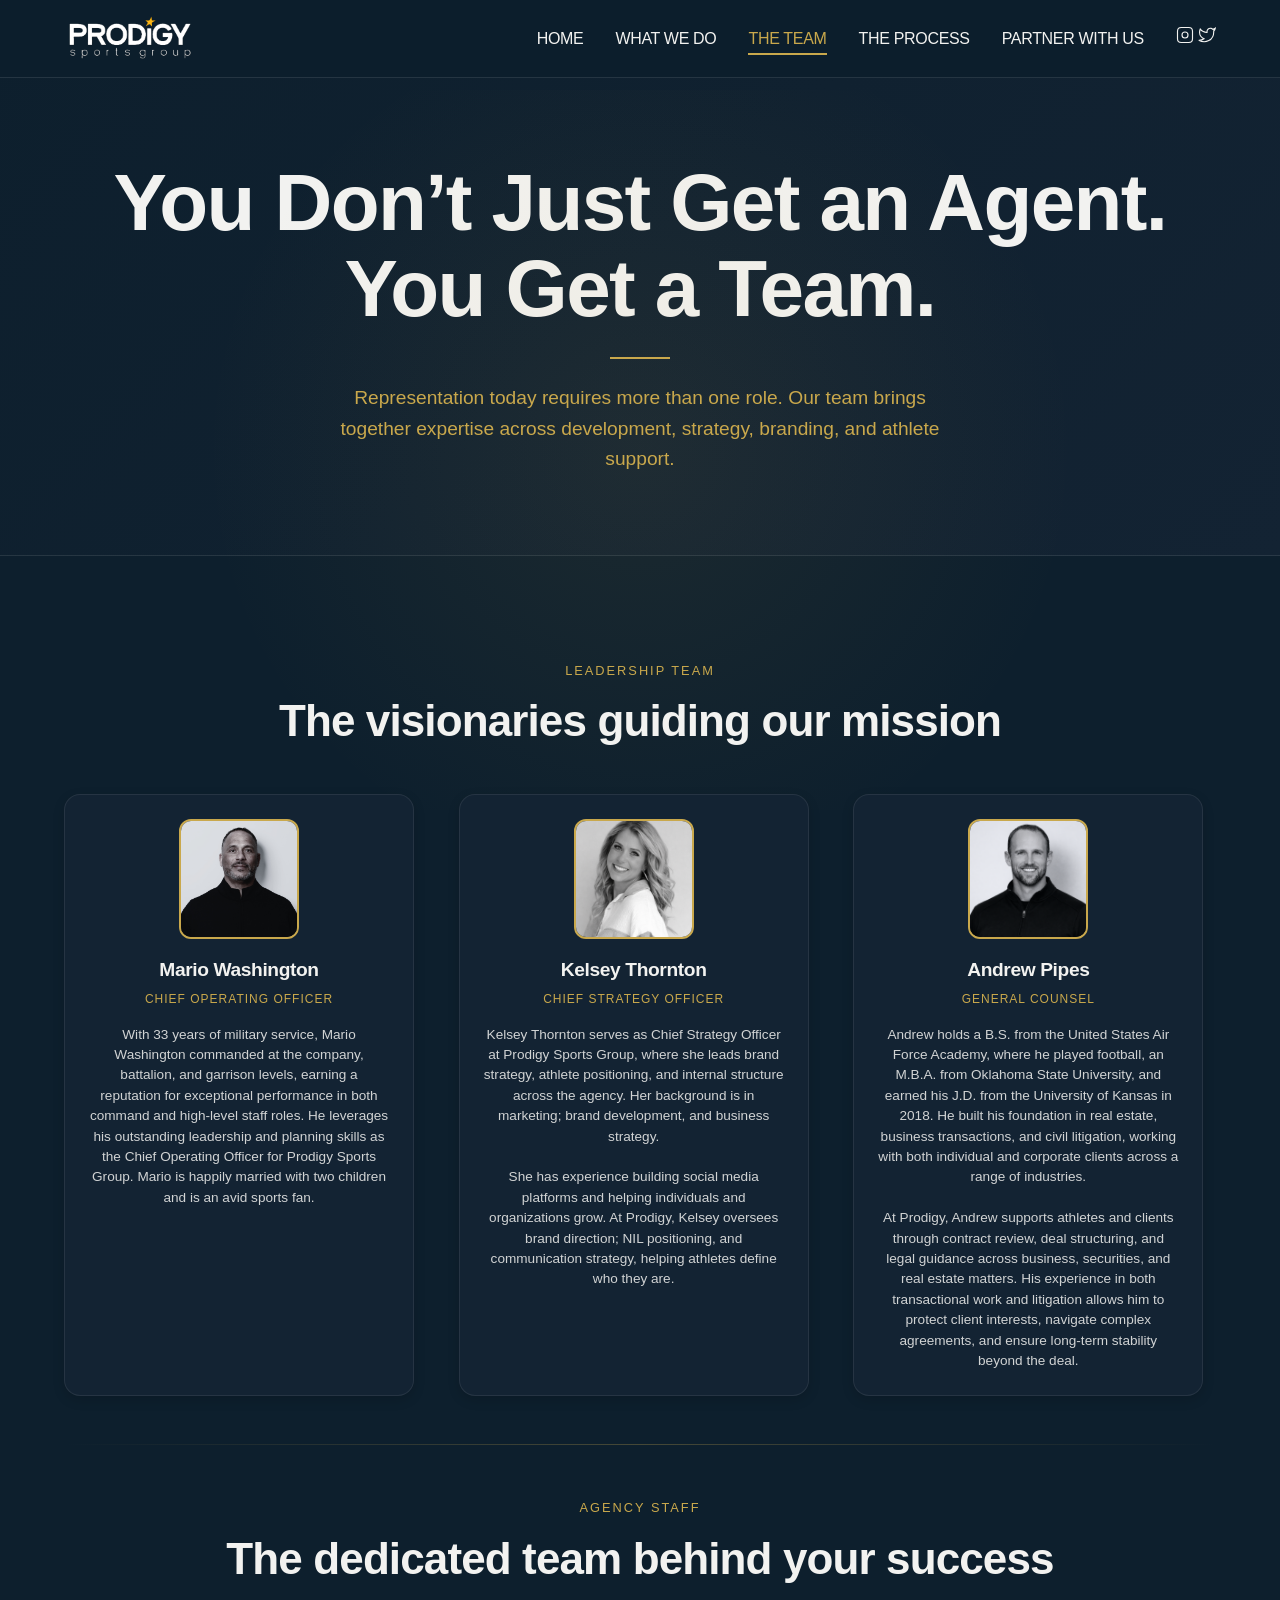
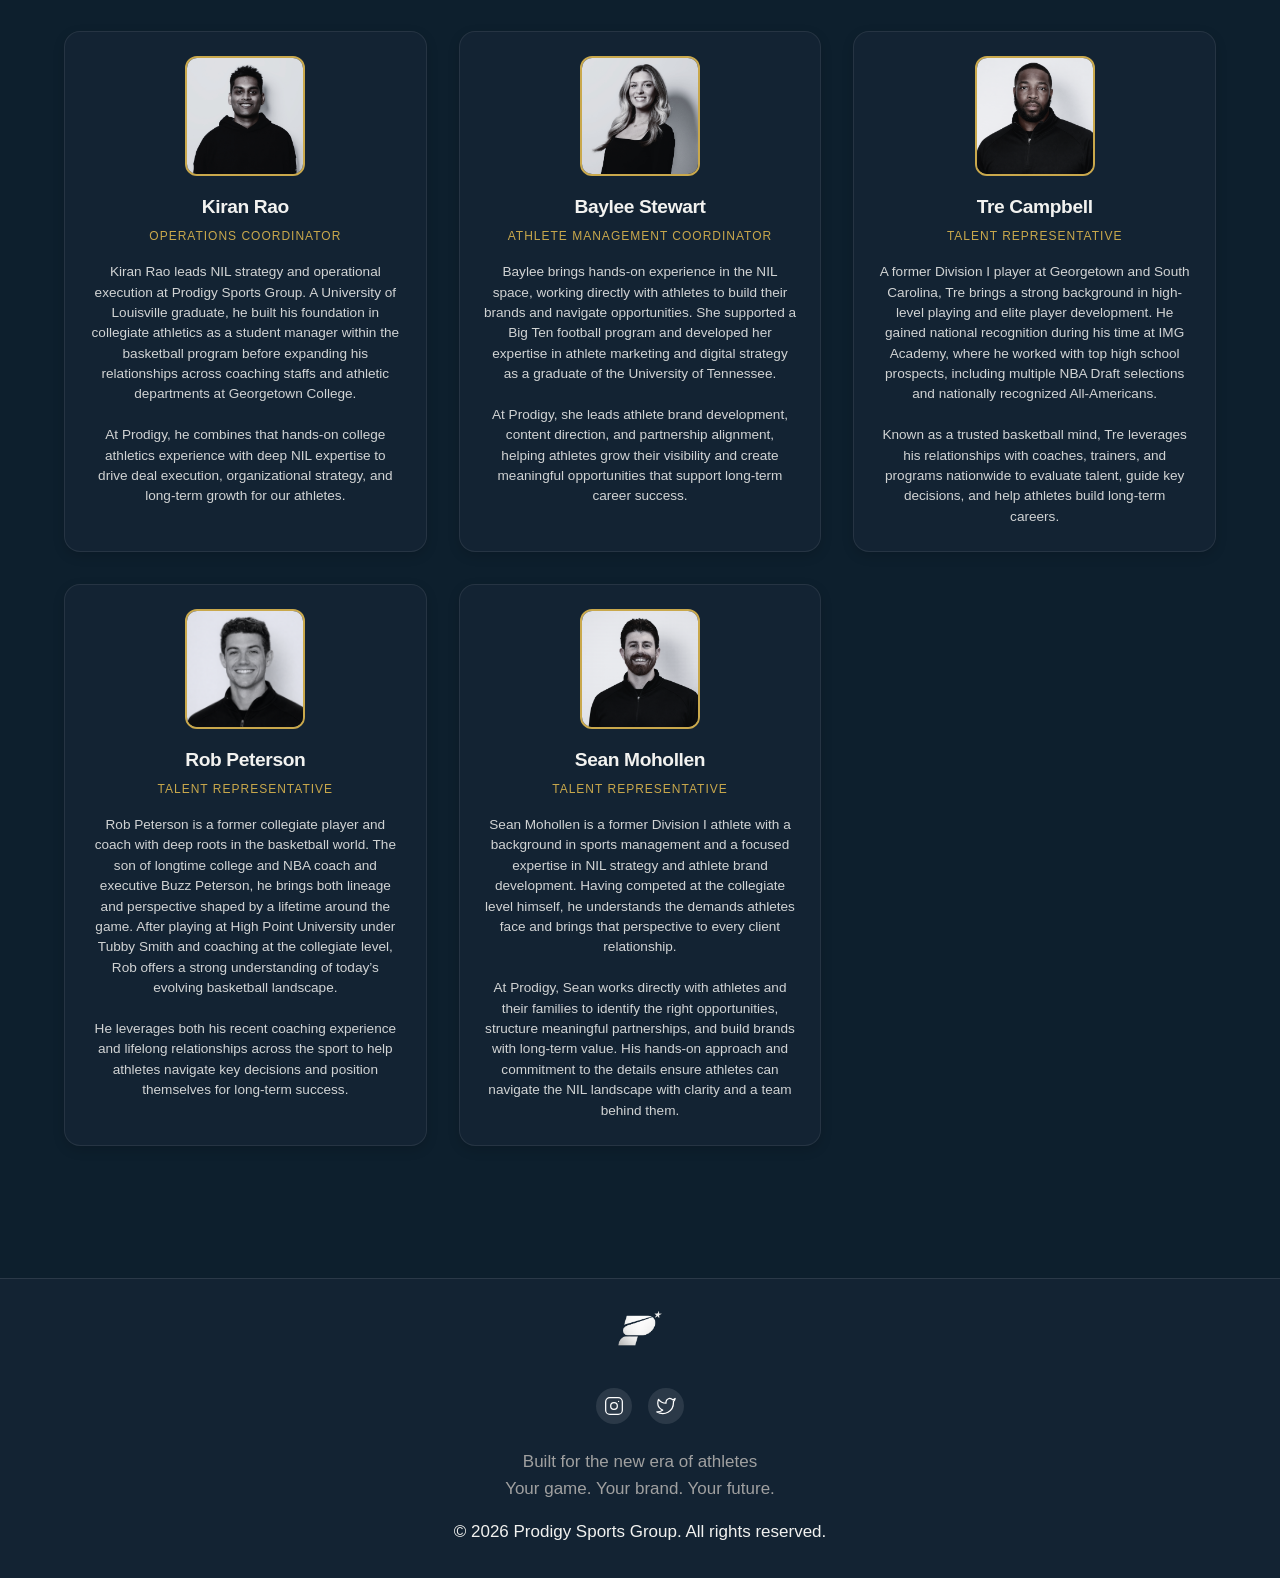
==== commit aa39f59c: "Update about.html" ====
--- a/about.html
+++ b/about.html
@@ -10,25 +10,39 @@
 <body>
 
     <!--  SITE HEADER & NAVIGATION  -->
-    <header>
-        <nav class="navbar">
-            <a href="index.html" class="logo">
-                <img src="images/logo.png" alt="Prodigy" class="logo-img">
-            </a>
-            <ul class="nav-menu">
-                <li><a href="index.html">HOME</a></li>
-                <li><a href="What.html">WHAT WE DO</a></li>
-                <li><a href="about.html" class="active">THE TEAM</a></li>
-                <li><a href="process.html">THE PROCESS</a></li>
-                <li><a href="contact.html">PARTNER WITH US</a></li>
-            </ul>
-            <button class="menu-toggle" aria-label="Toggle menu">
-                <span></span>
-                <span></span>
-                <span></span>
-            </button>
-        </nav>
-    </header>
+   <header>
+    <nav class="navbar">
+        <a href="index.html" class="logo">
+            <img src="images/logo.png" alt="Prodigy" class="logo-img">
+        </a>
+        <ul class="nav-menu">
+            <li><a href="index.html">HOME</a></li>
+            <li><a href="What.html">WHAT WE DO</a></li>
+            <li><a href="about.html" class="active">THE TEAM</a></li>
+            <li><a href="process.html">THE PROCESS</a></li>
+            <li><a href="contact.html">PARTNER WITH US</a></li>
+            <li class="nav-social">
+                <a href="https://www.instagram.com/prodigysportsgroup_" target="_blank" aria-label="Instagram">
+                    <svg width="18" height="18" viewBox="0 0 24 24" fill="none" xmlns="http://www.w3.org/2000/svg">
+                        <path d="M17 2H7C4.2 2 2 4.2 2 7V17C2 19.8 4.2 22 7 22H17C19.8 22 22 19.8 22 17V7C22 4.2 19.8 2 17 2Z" stroke="currentColor" stroke-width="1.5" />
+                        <path d="M12 16C14.2091 16 16 14.2091 16 12C16 9.79086 14.2091 8 12 8C9.79086 8 8 9.79086 8 12C8 14.2091 9.79086 16 12 16Z" stroke="currentColor" stroke-width="1.5" />
+                        <path d="M17.5 6.5H17.51" stroke="currentColor" stroke-width="1.5" />
+                    </svg>
+                </a>
+                <a href="https://x.com/ProdigySG_" target="_blank" aria-label="Twitter">
+                    <svg width="18" height="18" viewBox="0 0 24 24" fill="none" xmlns="http://www.w3.org/2000/svg">
+                        <path d="M23 3C22.0424 3.675 20.9821 4.192 19.86 4.53C19.2577 3.837 18.4573 3.346 17.567 3.1239C16.6767 2.9019 15.7395 2.9602 14.8821 3.2915C14.0247 3.6228 13.2884 4.2111 12.773 4.986C12.2575 5.7609 11.9877 6.6836 12 7.62V8.62C10.2426 8.666 8.50127 8.276 6.93101 7.4855C5.36074 6.695 4.01032 5.5325 3 4.12C3 4.12 -1 13 8 17C5.94053 18.398 3.48716 19.099 1 19C10 24 21 19 21 7.5C20.9991 7.2215 20.9723 6.94364 20.92 6.67C21.9406 5.6635 22.6608 4.3927 23 3Z" stroke="currentColor" stroke-width="1.5" />
+                    </svg>
+                </a>
+            </li>
+        </ul>
+        <button class="menu-toggle" aria-label="Toggle menu">
+            <span></span>
+            <span></span>
+            <span></span>
+        </button>
+    </nav>
+</header>
 
     <main>
         <section class="page-header">
--- a/css/styles.css
+++ b/css/styles.css
@@ -293,6 +293,12 @@
     z-index: 0;
 }
 
+.hero-video-desktop {
+    width: 100%;
+    height: 100%;
+    object-fit: cover; /* Forces video to fill without distortion */
+}
+
 .hero-gradient-overlay {
     position: absolute;
     top: 0;
@@ -2721,6 +2727,158 @@
 }
 
 /* ============================================
+   STATS TICKER - CLEAN WORKING VERSION
+   ============================================ */
+
+.ticker-section {
+    background: var(--color-bg-secondary);
+    border-top: 2px solid var(--color-gold);
+    border-bottom: 1px solid rgba(255, 255, 255, 0.05);
+    padding: 12px 0;
+    width: 100%;
+    overflow: hidden;
+}
+
+.ticker-container {
+    display: flex;
+    align-items: center;
+    max-width: 1200px;
+    margin: 0 auto;
+    padding: 0 5%;
+}
+
+.ticker-label {
+    flex-shrink: 0;
+    background: var(--color-gold);
+    color: var(--color-text-dark);
+    font-family: var(--font-display);
+    font-weight: 700;
+    font-size: 12px;
+    letter-spacing: 1.5px;
+    padding: 6px 18px;
+    border-radius: 4px;
+    text-transform: uppercase;
+    margin-right: 24px;
+}
+
+.ticker-track-wrapper {
+    flex: 1;
+    overflow: hidden;
+}
+
+.ticker-track {
+    display: flex;
+    align-items: center;
+    gap: 40px;
+    width: max-content;
+}
+
+.ticker-item {
+    display: flex;
+    align-items: center;
+    gap: 8px;
+    font-size: 14px;
+    font-family: var(--font-body);
+    white-space: nowrap;
+}
+
+.ticker-item .player-name {
+    color: var(--color-gold) !important;
+    font-family: var(--font-display);
+    font-weight: 600;
+    font-size: 15px;
+}
+
+.ticker-item .player-college {
+    color: var(--color-text-muted) !important;
+    font-weight: 400;
+    font-size: 13px;
+}
+
+.ticker-item .divider {
+    color: var(--color-gold) !important;
+    opacity: 0.3;
+    font-weight: 300;
+}
+
+.ticker-item .player-stats {
+    color: var(--color-text-primary) !important;
+    font-weight: 500;
+    background: rgba(201, 168, 76, 0.08);
+    padding: 2px 14px;
+    border-radius: 20px;
+    border-left: 2px solid var(--color-gold);
+    font-size: 13px;
+}
+
+/* Scrolling animation */
+.ticker-track {
+    animation: scrollTicker 25s linear infinite;
+}
+
+.ticker-section:hover .ticker-track {
+    animation-play-state: paused;
+}
+
+@keyframes scrollTicker {
+    0% { transform: translateX(0); }
+    100% { transform: translateX(-50%); }
+}
+
+/* Responsive */
+@media (max-width: 768px) {
+    .ticker-section {
+        padding: 8px 0;
+    }
+    .ticker-label {
+        font-size: 10px;
+        padding: 4px 12px;
+        margin-right: 14px;
+    }
+    .ticker-item {
+        font-size: 12px;
+        gap: 5px;
+    }
+    .ticker-item .player-name {
+        font-size: 13px;
+    }
+    .ticker-item .player-college {
+        font-size: 11px;
+    }
+    .ticker-item .player-stats {
+        font-size: 11px;
+        padding: 1px 10px;
+    }
+    .ticker-track {
+        gap: 25px;
+    }
+}
+
+@media (max-width: 480px) {
+    .ticker-label {
+        font-size: 8px;
+        padding: 3px 8px;
+        margin-right: 10px;
+    }
+    .ticker-item {
+        font-size: 10px;
+    }
+    .ticker-item .player-name {
+        font-size: 11px;
+    }
+    .ticker-item .player-college {
+        font-size: 9px;
+    }
+    .ticker-item .player-stats {
+        font-size: 10px;
+        padding: 1px 6px;
+    }
+    .ticker-track {
+        gap: 15px;
+    }
+}
+
+/* ============================================
    13. RESPONSIVE / MEDIA QUERIES
    ============================================ */
 
@@ -2844,4 +3002,4 @@
     .stat-number {
         font-size: 2.5rem;
     }
-}
+   
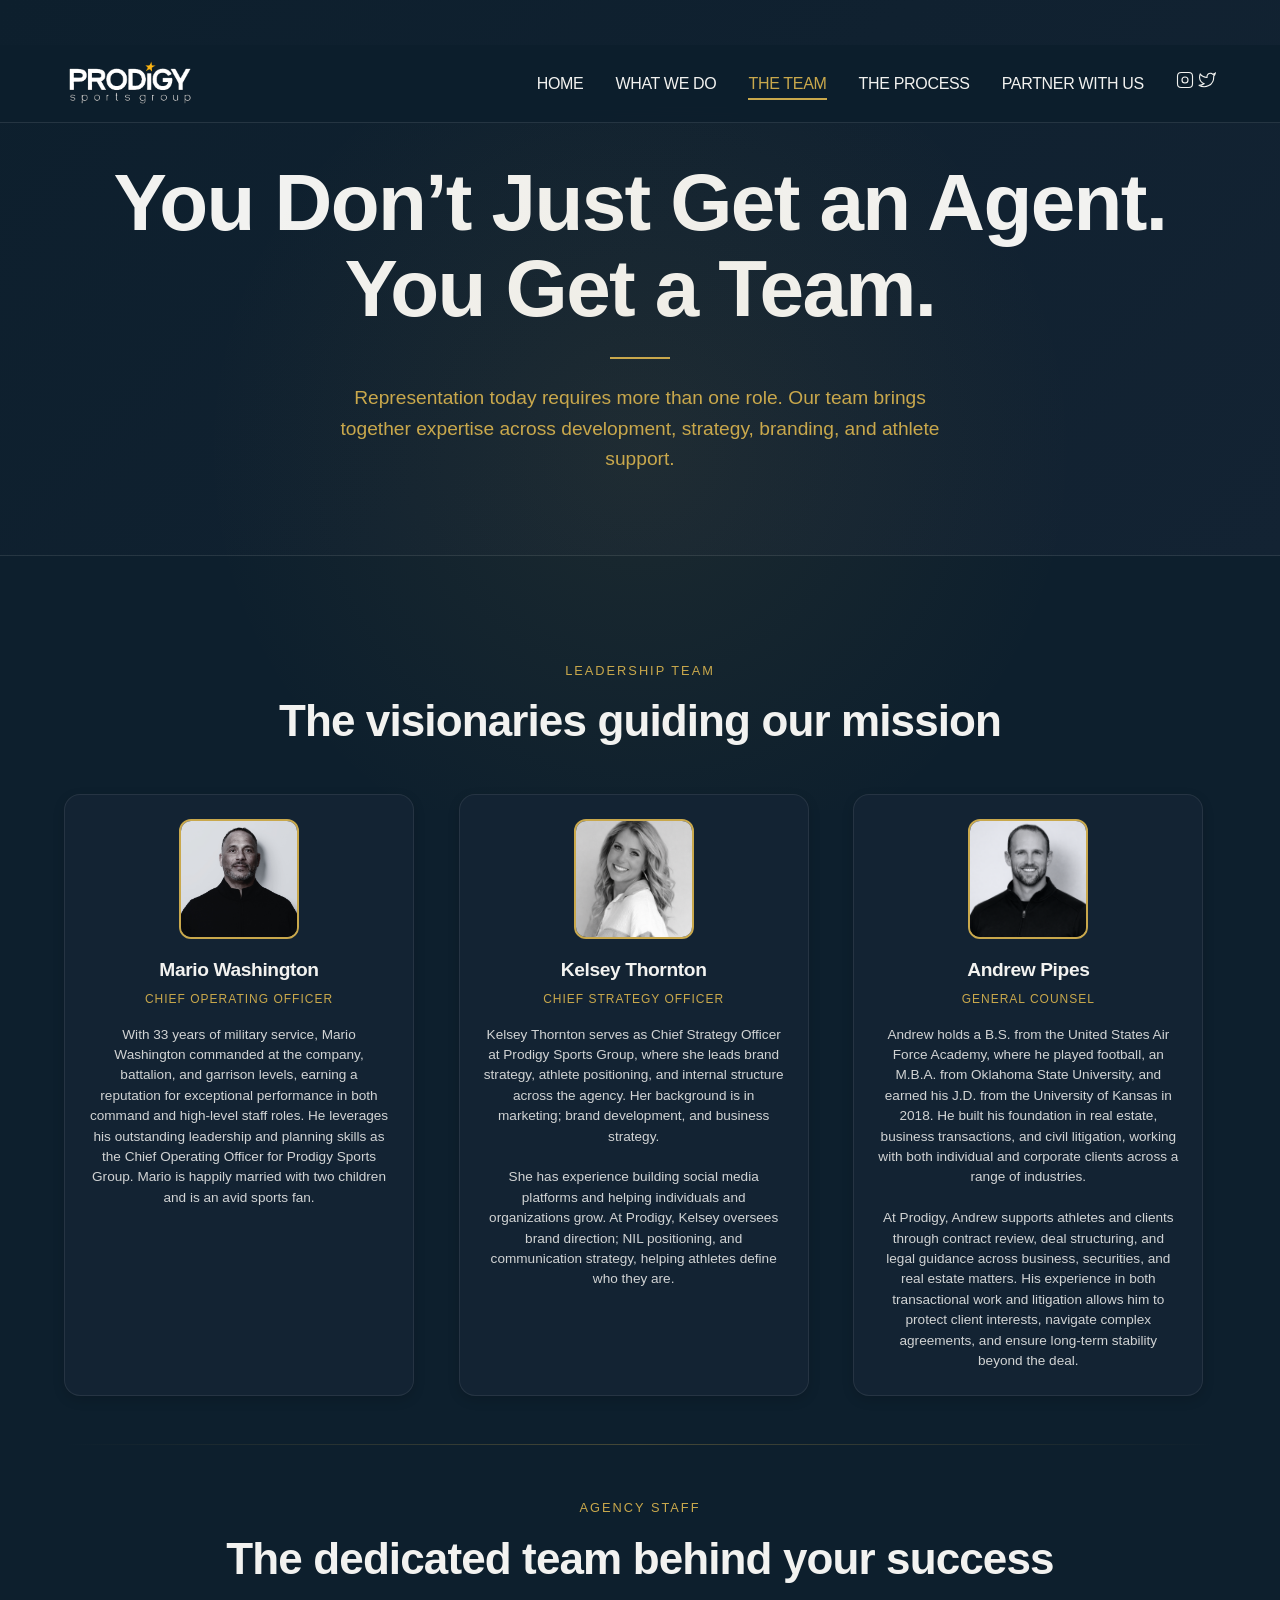
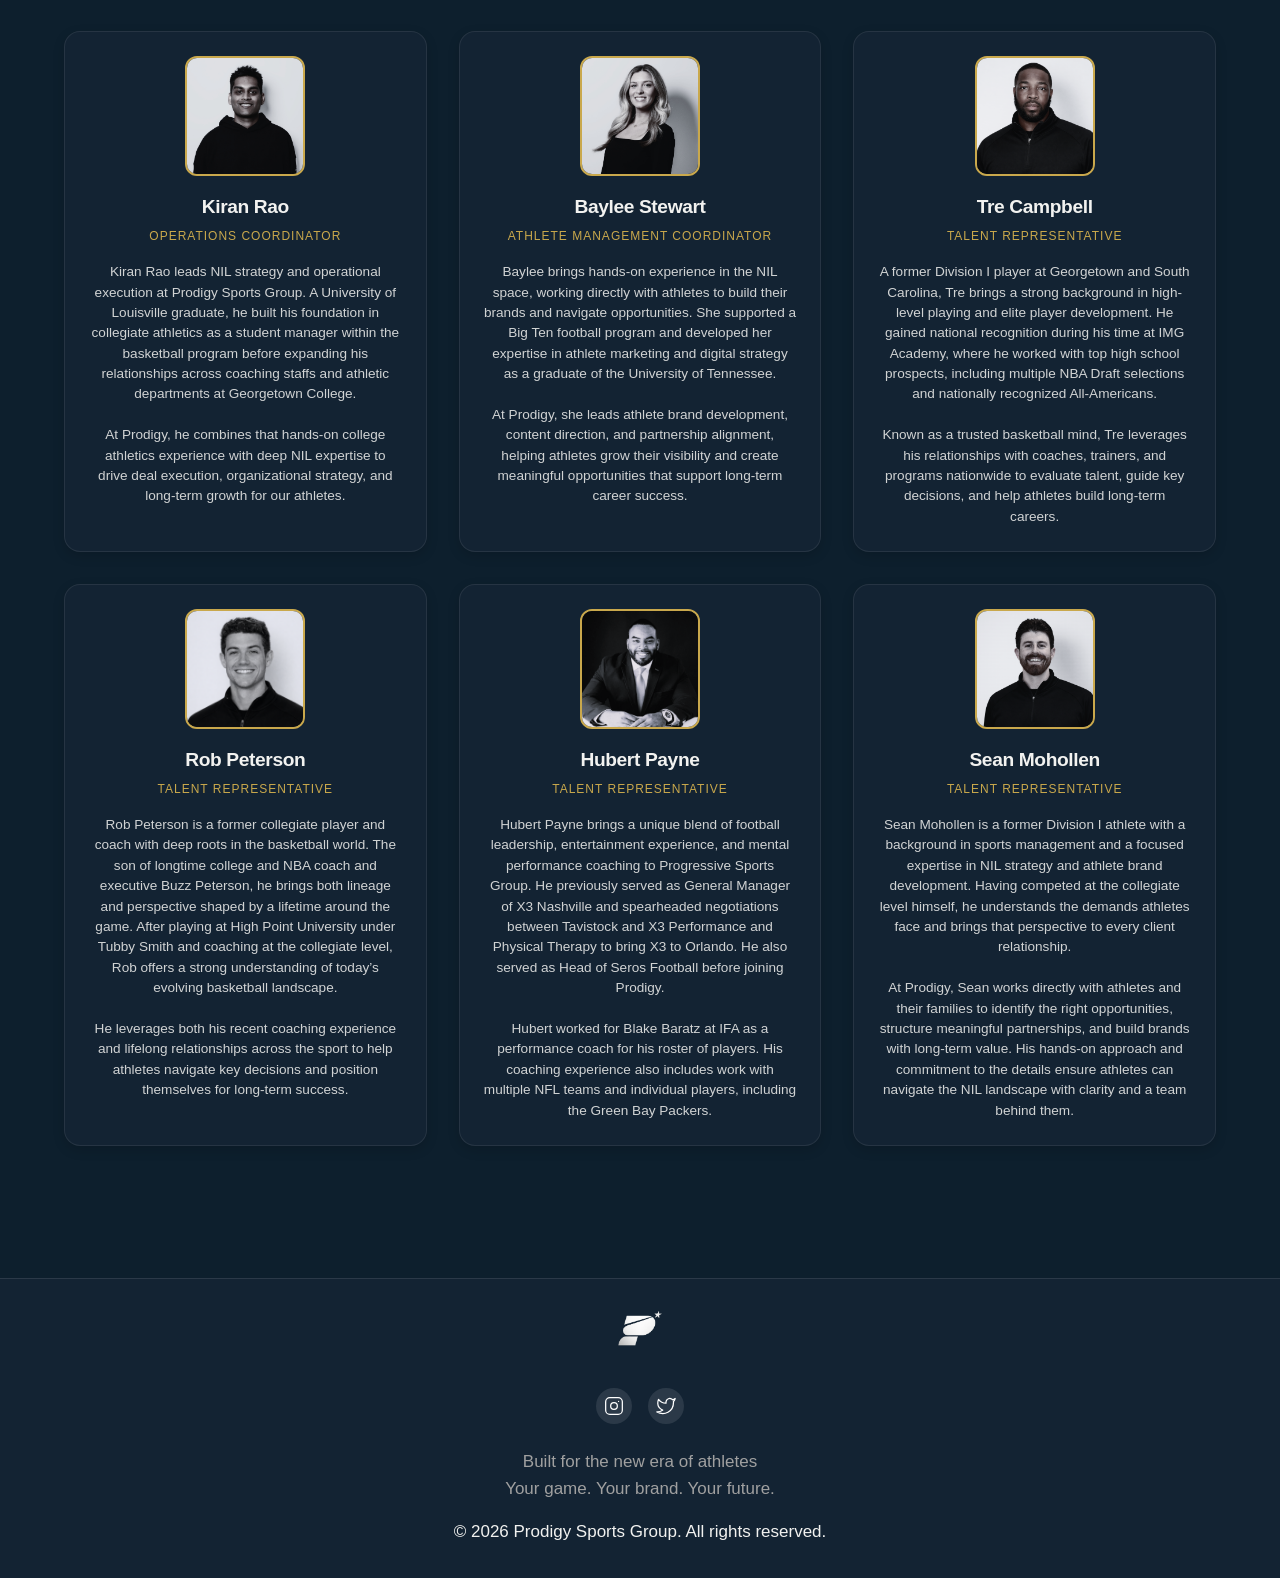
==== commit 5477be52: "Update about.html" ====
--- a/about.html
+++ b/about.html
@@ -187,6 +187,22 @@
                     <!-- Staff Member 5 -->
                     <div class="team-card staff-card">
                         <div class="team-image">
+                            <img src="images/HubertPayne.png" alt="Hubert Payne">
+                        </div>
+                        <h3>Hubert Payne</h3>
+                        <p class="team-title">Talent Representative</p>
+                        <div class="team-bio">
+                            <p>
+                                Hubert Payne brings a unique blend of football leadership, entertainment experience, and mental performance coaching to Progressive Sports Group. He previously served as General Manager of X3 Nashville and spearheaded negotiations between Tavistock and X3 Performance and Physical Therapy to bring X3 to Orlando. He also served as Head of Seros Football before joining Prodigy. <br><br> 
+
+Hubert worked for Blake Baratz at IFA as a performance coach for his roster of players. His coaching experience also includes work with multiple NFL teams and individual players, including the Green Bay Packers.
+                            </p>
+                        </div>
+                    </div>
+
+                    <!-- Staff Member 6 -->
+                    <div class="team-card staff-card">
+                        <div class="team-image">
                             <img src="images/SeanMohollen.png" alt="Sean Mohollen">
                         </div>
                         <h3>Sean Mohollen</h3>
@@ -212,7 +228,7 @@
                 <img src="images/logo2.PNG" alt="Prodigy" class="footer-logo-img">
             </div>
             <div class="footer-contact">
-                <form id="quick-contact-form" class="quick-contact-form" action="https://formspree.io/f/xojgeknv" method="POST">         
+                <form id="quick-contact-form" class="quick-contact-form" action="https://formspree.io/f/xojgeknv" method="POST"></form>         
             </div>
             <div class="footer-social">
                 <a href="https://www.instagram.com/prodigysportsgroup_" target="_blank" class="social-link-footer" aria-label="Instagram">
--- a/css/styles.css
+++ b/css/styles.css
@@ -130,6 +130,7 @@
     border-bottom: 1px solid var(--color-border);
     padding: 1rem 5%;
     transition: all 0.3s ease;
+    margin-top: 45px; 
 }
 
     /* This makes the navbar solid when scrolling */
@@ -2727,14 +2728,16 @@
 }
 
 /* ============================================
-   STATS TICKER - CLEAN WORKING VERSION
+   STATS TICKER - ABOVE HEADER
    ============================================ */
 
 .ticker-section {
+    position: sticky;
+    top: 0;
+    z-index: 1001; 
     background: var(--color-bg-secondary);
-    border-top: 2px solid var(--color-gold);
-    border-bottom: 1px solid rgba(255, 255, 255, 0.05);
-    padding: 12px 0;
+    border-bottom: 2px solid var(--color-gold);
+    padding: 8px 0;
     width: 100%;
     overflow: hidden;
 }
@@ -2742,7 +2745,7 @@
 .ticker-container {
     display: flex;
     align-items: center;
-    max-width: 1200px;
+    max-width: 1400px;
     margin: 0 auto;
     padding: 0 5%;
 }
@@ -2753,12 +2756,12 @@
     color: var(--color-text-dark);
     font-family: var(--font-display);
     font-weight: 700;
-    font-size: 12px;
+    font-size: 11px;
     letter-spacing: 1.5px;
-    padding: 6px 18px;
+    padding: 4px 16px;
     border-radius: 4px;
     text-transform: uppercase;
-    margin-right: 24px;
+    margin-right: 20px;
 }
 
 .ticker-track-wrapper {
@@ -2771,110 +2774,341 @@
     align-items: center;
     gap: 40px;
     width: max-content;
-}
-
+    animation: scrollTicker 25s linear infinite;
+}
+
+.ticker-section:hover .ticker-track {
+    animation-play-state: paused;
+}
+
+@keyframes scrollTicker {
+    0% {
+        transform: translateX(0);
+    }
+
+    100% {
+        transform: translateX(-50%);
+    }
+}
+
+/* ===== TICKER ITEMS ===== */
 .ticker-item {
     display: flex;
     align-items: center;
     gap: 8px;
-    font-size: 14px;
+    font-size: 13px;
     font-family: var(--font-body);
     white-space: nowrap;
 }
 
-.ticker-item .player-name {
-    color: var(--color-gold) !important;
-    font-family: var(--font-display);
-    font-weight: 600;
-    font-size: 15px;
-}
-
-.ticker-item .player-college {
-    color: var(--color-text-muted) !important;
-    font-weight: 400;
-    font-size: 13px;
-}
-
-.ticker-item .divider {
-    color: var(--color-gold) !important;
-    opacity: 0.3;
-    font-weight: 300;
-}
-
-.ticker-item .player-stats {
-    color: var(--color-text-primary) !important;
-    font-weight: 500;
-    background: rgba(201, 168, 76, 0.08);
-    padding: 2px 14px;
-    border-radius: 20px;
-    border-left: 2px solid var(--color-gold);
-    font-size: 13px;
-}
-
-/* Scrolling animation */
-.ticker-track {
-    animation: scrollTicker 25s linear infinite;
-}
-
-.ticker-section:hover .ticker-track {
-    animation-play-state: paused;
-}
-
-@keyframes scrollTicker {
-    0% { transform: translateX(0); }
-    100% { transform: translateX(-50%); }
-}
-
-/* Responsive */
+    .ticker-item .player-name {
+        color: var(--color-gold);
+        font-family: var(--font-display);
+        font-weight: 600;
+        font-size: 14px;
+    }
+
+    .ticker-item .player-college {
+        color: var(--color-text-muted);
+        font-weight: 400;
+        font-size: 12px;
+    }
+
+    .ticker-item .divider {
+        color: var(--color-gold);
+        opacity: 0.3;
+        font-weight: 300;
+    }
+
+    .ticker-item .player-stats {
+        color: var(--color-text-primary);
+        font-weight: 500;
+        background: rgba(201, 168, 76, 0.08);
+        padding: 2px 12px;
+        border-radius: 20px;
+        border-left: 2px solid var(--color-gold);
+        font-size: 12px;
+    }
+
+.ticker-item .clickable {
+    cursor: pointer;
+    transition: color 0.2s ease;
+}
+
+.ticker-item .clickable:hover {
+    color: #e6c86e;
+    text-decoration: underline;
+    text-underline-offset: 2px;
+}
+
+.ticker-item.video-trigger:hover .play-icon {
+    background: var(--color-gold);
+    color: var(--color-text-dark);
+    transform: scale(1.15);
+    cursor: pointer;   
+}
+
+.play-icon {
+    display: inline-flex;
+    align-items: center;
+    justify-content: center;
+    width: 18px;
+    height: 18px;
+    background: rgba(201, 168, 76, 0.2);
+    border: 1px solid var(--color-gold);
+    border-radius: 50%;
+    color: var(--color-gold);
+    font-size: 8px;
+    margin-left: 4px;
+    transition: all 0.2s ease;
+}
+
+.ticker-item.video-trigger:hover .play-icon {
+    background: var(--color-gold);
+    color: var(--color-text-dark);
+    transform: scale(1.15);
+}
+
+.ticker-item.video-trigger {
+    cursor: pointer;
+    position: relative;
+    z-index: 5;
+}
+
+.ticker-item.video-trigger * {
+    pointer-events: none; /* Makes the whole trigger clickable, not just individual spans */
+}
+
+.ticker-item.video-trigger {
+    pointer-events: auto;
+}
+
+.video-modal.active {
+    display: flex;
+}
+
+.video-modal-overlay {
+    position: absolute;
+    top: 0;
+    left: 0;
+    width: 100%;
+    height: 100%;
+    background: rgba(0, 0, 0, 0.9);
+    backdrop-filter: blur(8px);
+    cursor: pointer;
+}
+
+.video-modal-content {
+    position: relative;
+    z-index: 10000;
+    max-width: 90%;
+    max-height: 90vh;
+    width: auto;
+    animation: modalFadeIn 0.3s ease;
+}
+
+@keyframes modalFadeIn {
+    from {
+        opacity: 0;
+        transform: scale(0.9);
+    }
+    to {
+        opacity: 1;
+        transform: scale(1);
+    }
+}
+
+#modal-video {
+    display: block;
+    max-width: 90vw;
+    max-height: 85vh;
+    border-radius: 12px;
+    background: #000;
+    box-shadow: 0 20px 60px rgba(0, 0, 0, 0.8);
+    border: 1px solid rgba(201, 168, 76, 0.3);
+}
+
+.video-modal-close {
+    position: absolute;
+    top: -50px;
+    right: 0;
+    background: transparent;
+    border: 1px solid var(--color-gold);
+    color: var(--color-gold);
+    width: 40px;
+    height: 40px;
+    border-radius: 50%;
+    cursor: pointer;
+    font-size: 24px;
+    line-height: 1;
+    display: flex;
+    align-items: center;
+    justify-content: center;
+    transition: all 0.3s ease;
+}
+
+.video-modal-close:hover {
+    background: var(--color-gold);
+    color: var(--color-text-dark);
+    transform: rotate(90deg);
+}
+
+body.modal-open {
+    overflow: hidden;
+}
+
+/* ===== RESPONSIVE ===== */
+@media (max-width: 768px) {
+    .video-modal-content {
+        max-width: 95%;
+    }
+    
+    #modal-video {
+        max-width: 95vw;
+        max-height: 70vh;
+    }
+    
+    .video-modal-close {
+        top: -45px;
+        width: 36px;
+        height: 36px;
+        font-size: 20px;
+    }
+
+       .play-icon {
+        width: 16px;
+        height: 16px;
+        font-size: 7px;
+    }
+}
+
+/* ============================================
+   VIDEO MODAL - FULLSCREEN PLAYER
+   ============================================ */
+
+.video-modal {
+    display: none;
+    position: fixed;
+    top: 0;
+    left: 0;
+    width: 100%;
+    height: 100%;
+    z-index: 9999;
+    align-items: center;
+    justify-content: center;
+}
+
+
+/* ===== VIDEO LINK & INDICATOR ===== */
+.player-link {
+    text-decoration: none;
+    color: inherit;
+    display: inline-block;
+}
+
+    .player-link .player-name {
+        color: var(--color-gold) !important;
+        cursor: pointer;
+        transition: color 0.2s ease;
+    }
+
+    .player-link:hover .player-name {
+        color: #e6c86e !important;
+        text-decoration: underline;
+        text-underline-offset: 2px;
+    }
+
+.video-indicator {
+    display: none;
+    font-size: 9px;
+    color: var(--color-gold);
+    opacity: 0.6;
+    margin-left: 2px;
+}
+
+.ticker-item[data-has-video="true"] .video-indicator {
+    display: inline-block;
+}
+
+.video-tooltip {
+    display: none;
+    font-size: 10px;
+    color: var(--color-text-muted);
+    background: var(--color-bg-primary);
+    padding: 2px 8px;
+    border-radius: 12px;
+    border: 1px solid var(--color-gold);
+    margin-left: 2px;
+    white-space: nowrap;
+    transition: opacity 0.2s ease;
+}
+
+.ticker-item[data-has-video="true"]:hover .video-tooltip {
+    display: inline-block;
+}
+
+/* ===== RESPONSIVE ===== */
 @media (max-width: 768px) {
     .ticker-section {
-        padding: 8px 0;
-    }
+        padding: 6px 0;
+    }
+
     .ticker-label {
-        font-size: 10px;
-        padding: 4px 12px;
-        margin-right: 14px;
-    }
+        font-size: 9px;
+        padding: 3px 10px;
+        margin-right: 12px;
+    }
+
     .ticker-item {
-        font-size: 12px;
+        font-size: 11px;
         gap: 5px;
     }
-    .ticker-item .player-name {
-        font-size: 13px;
-    }
-    .ticker-item .player-college {
-        font-size: 11px;
-    }
-    .ticker-item .player-stats {
-        font-size: 11px;
-        padding: 1px 10px;
-    }
+
+        .ticker-item .player-name {
+            font-size: 12px;
+        }
+
+        .ticker-item .player-college {
+            font-size: 10px;
+        }
+
+        .ticker-item .player-stats {
+            font-size: 10px;
+            padding: 1px 8px;
+        }
+
     .ticker-track {
-        gap: 25px;
+        gap: 20px;
     }
 }
 
 @media (max-width: 480px) {
     .ticker-label {
         font-size: 8px;
-        padding: 3px 8px;
-        margin-right: 10px;
-    }
+        padding: 2px 6px;
+        margin-right: 8px;
+    }
+
     .ticker-item {
         font-size: 10px;
-    }
-    .ticker-item .player-name {
-        font-size: 11px;
-    }
-    .ticker-item .player-college {
-        font-size: 9px;
-    }
-    .ticker-item .player-stats {
-        font-size: 10px;
-        padding: 1px 6px;
-    }
+        gap: 3px;
+    }
+
+        .ticker-item .player-name {
+            font-size: 10px;
+        }
+
+        .ticker-item .player-college {
+            font-size: 9px;
+        }
+
+        .ticker-item .player-stats {
+            font-size: 9px;
+            padding: 1px 4px;
+        }
+
     .ticker-track {
-        gap: 15px;
+        gap: 12px;
     }
 }
 
@@ -3002,4 +3236,4 @@
     .stat-number {
         font-size: 2.5rem;
     }
-   
+}
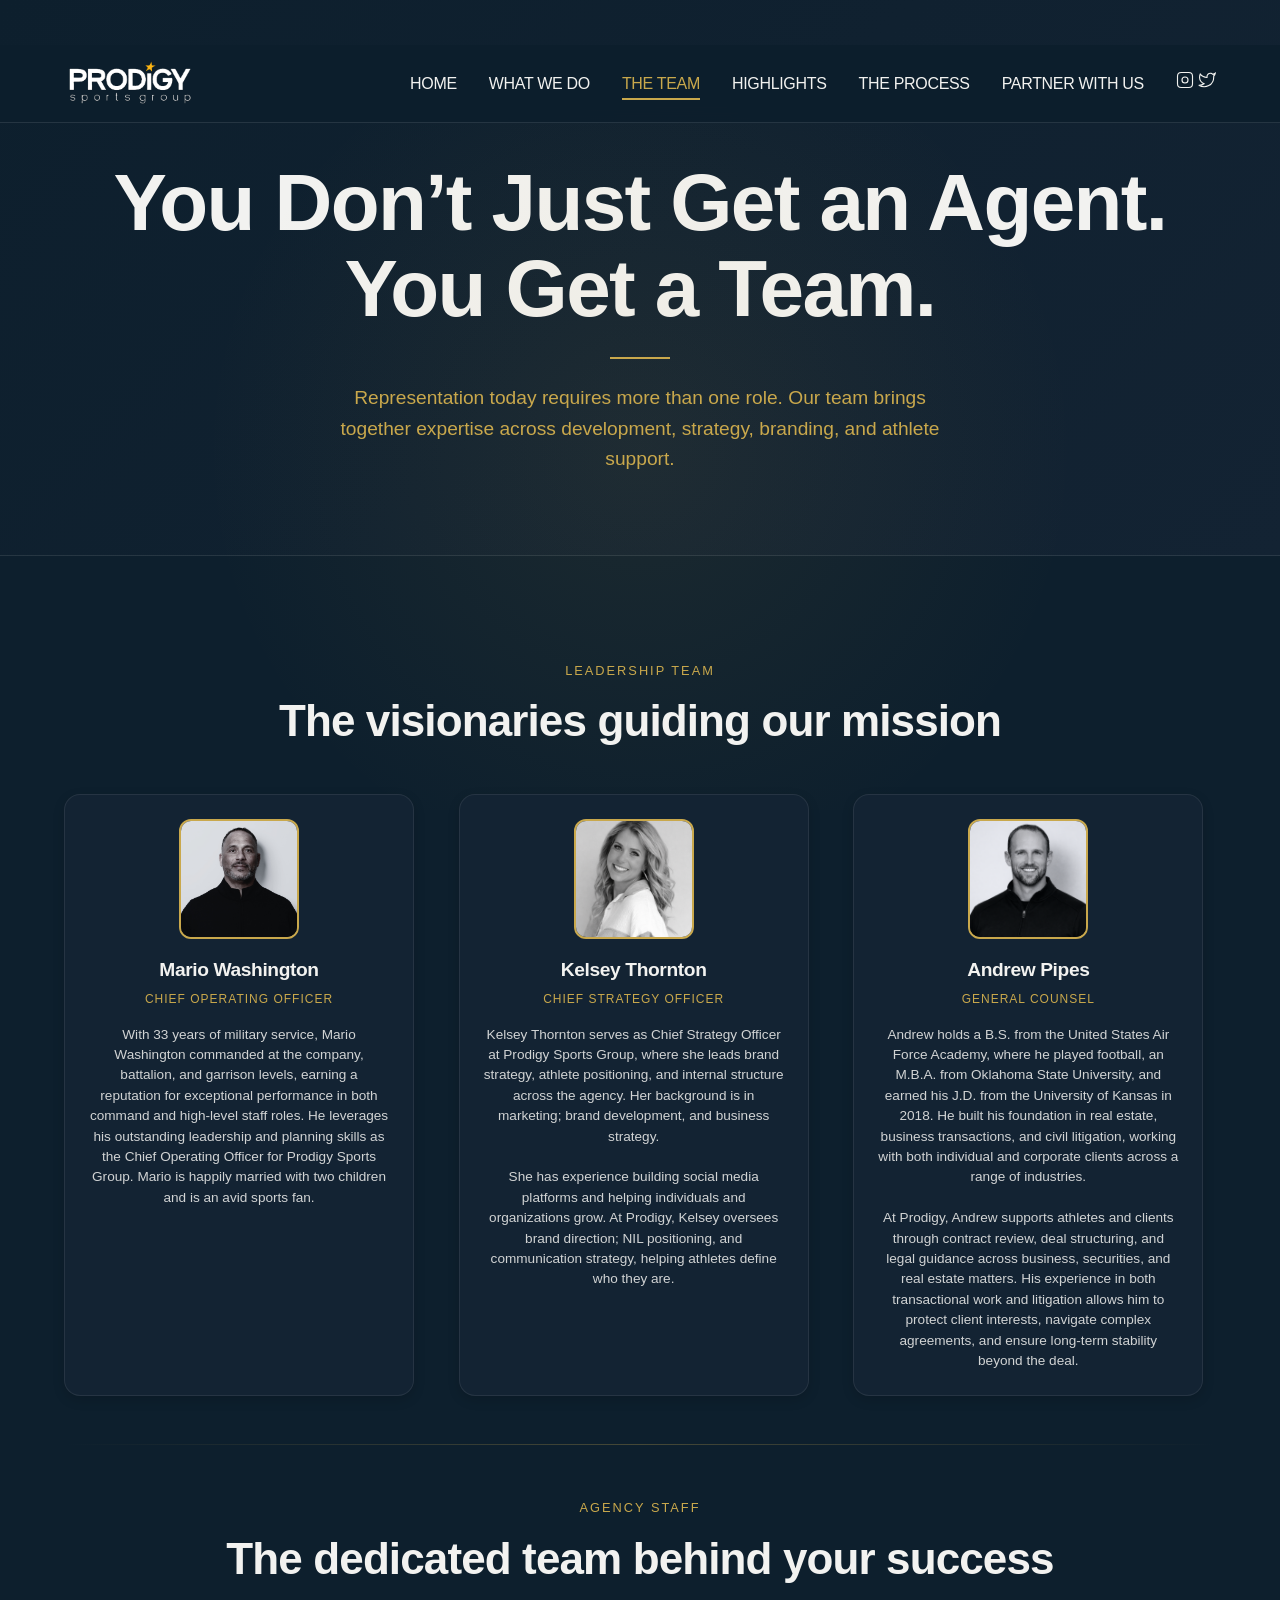
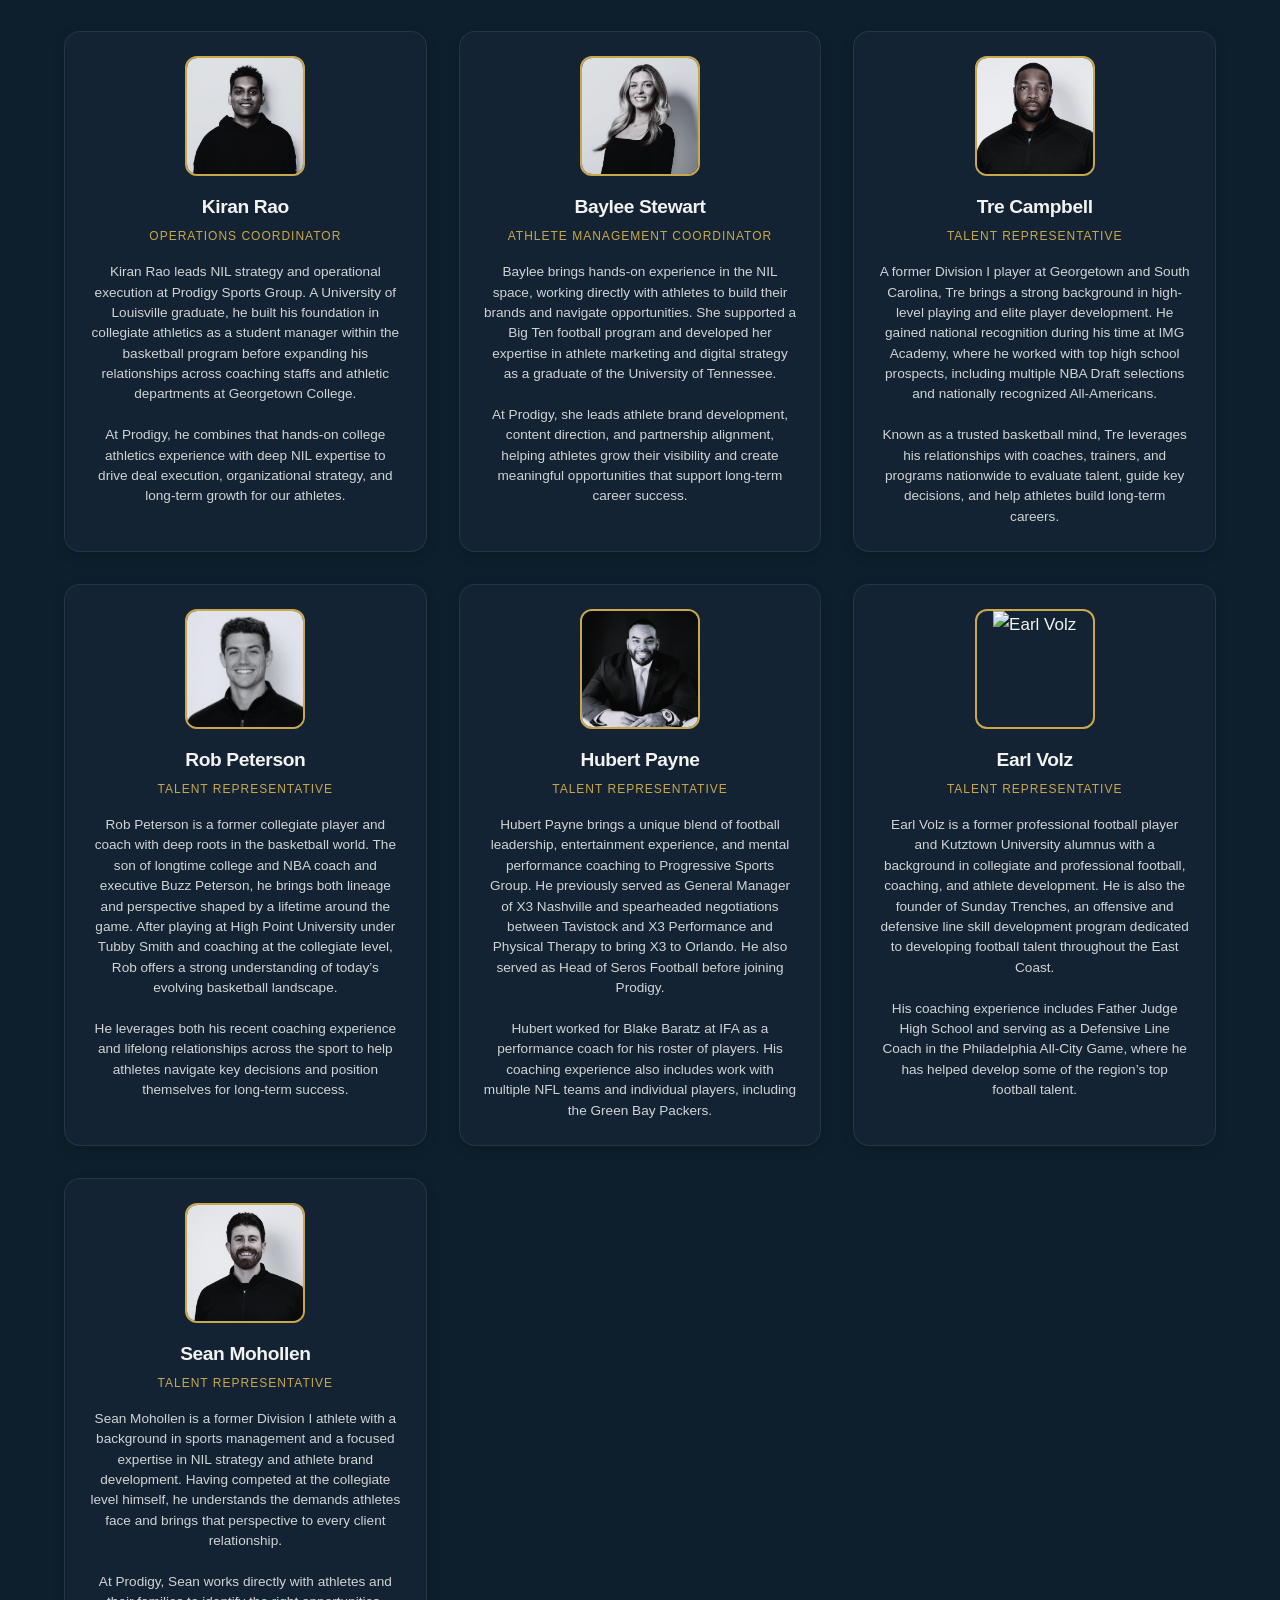
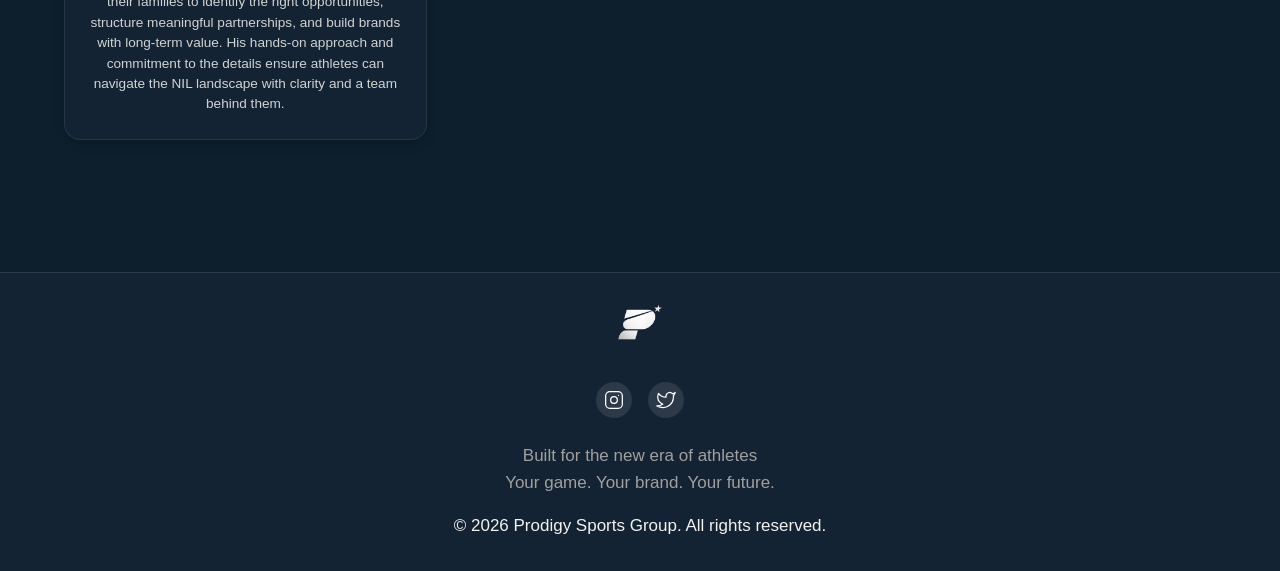
==== commit 1f7ef8bf: "Update about.html" ====
--- a/about.html
+++ b/about.html
@@ -19,6 +19,7 @@
             <li><a href="index.html">HOME</a></li>
             <li><a href="What.html">WHAT WE DO</a></li>
             <li><a href="about.html" class="active">THE TEAM</a></li>
+            <li><a href="highlights">HIGHLIGHTS</a></li>
             <li><a href="process.html">THE PROCESS</a></li>
             <li><a href="contact.html">PARTNER WITH US</a></li>
             <li class="nav-social">
@@ -203,6 +204,22 @@
                     <!-- Staff Member 6 -->
                     <div class="team-card staff-card">
                         <div class="team-image">
+                            <img src="images/Agent2.png" alt="Earl Volz">
+                        </div>
+                        <h3>Earl Volz</h3>
+                        <p class="team-title">Talent Representative</p>
+                        <div class="team-bio">
+                            <p>
+                                Earl Volz is a former professional football player and Kutztown University alumnus with a background in collegiate and professional football, coaching, and athlete development. He is also the founder of Sunday Trenches, an offensive and defensive line skill development program dedicated to developing football talent throughout the East Coast.
+                                <br><br>
+                                His coaching experience includes Father Judge High School and serving as a Defensive Line Coach in the Philadelphia All-City Game, where he has helped develop some of the region’s top football talent.
+                            </p>
+                        </div>
+                    </div>
+
+                    <!-- Staff Member 6 -->
+                    <div class="team-card staff-card">
+                        <div class="team-image">
                             <img src="images/SeanMohollen.png" alt="Sean Mohollen">
                         </div>
                         <h3>Sean Mohollen</h3>
--- a/css/styles.css
+++ b/css/styles.css
@@ -1635,6 +1635,64 @@
 }
 
 /* ============================================
+   INSTAGRAM FEED PAGE
+   ============================================ */
+
+.instagram-feed-section {
+    max-width: 1000px;
+    margin: 0 auto;
+    padding: 40px 5% 100px;
+}
+
+.instagram-grid {
+    display: grid;
+    grid-template-columns: repeat(2, 1fr);
+    gap: 2rem;
+    align-items: start;
+}
+
+/* Wrapper for each embed */
+.instagram-embed-wrapper {
+    background: var(--color-bg-secondary);
+    border-radius: 16px;
+    border: 1px solid var(--color-border);
+    overflow: hidden;
+    /* Minimum height prevents the page from jumping while Instagram loads */
+    min-height: 450px; 
+    display: flex;
+    justify-content: center;
+    align-items: center;
+    padding: 1rem;
+}
+
+/* Instagram's native iframe styling */
+.instagram-embed-wrapper iframe {
+    width: 100% !important;
+    max-width: 100% !important;
+    min-width: 100% !important;
+    border-radius: 8px;
+}
+
+/* CTA Button Container */
+.instagram-cta {
+    text-align: center;
+    margin-top: 4rem;
+}
+
+/* Responsive */
+@media (max-width: 768px) {
+    .instagram-grid {
+        grid-template-columns: 1fr;
+        gap: 1.5rem;
+    }
+    
+    .instagram-embed-wrapper {
+        min-height: 400px;
+        padding: 0.5rem;
+    }
+}
+
+/* ============================================
    5. WHAT WE DO PAGE
    ============================================ */
 
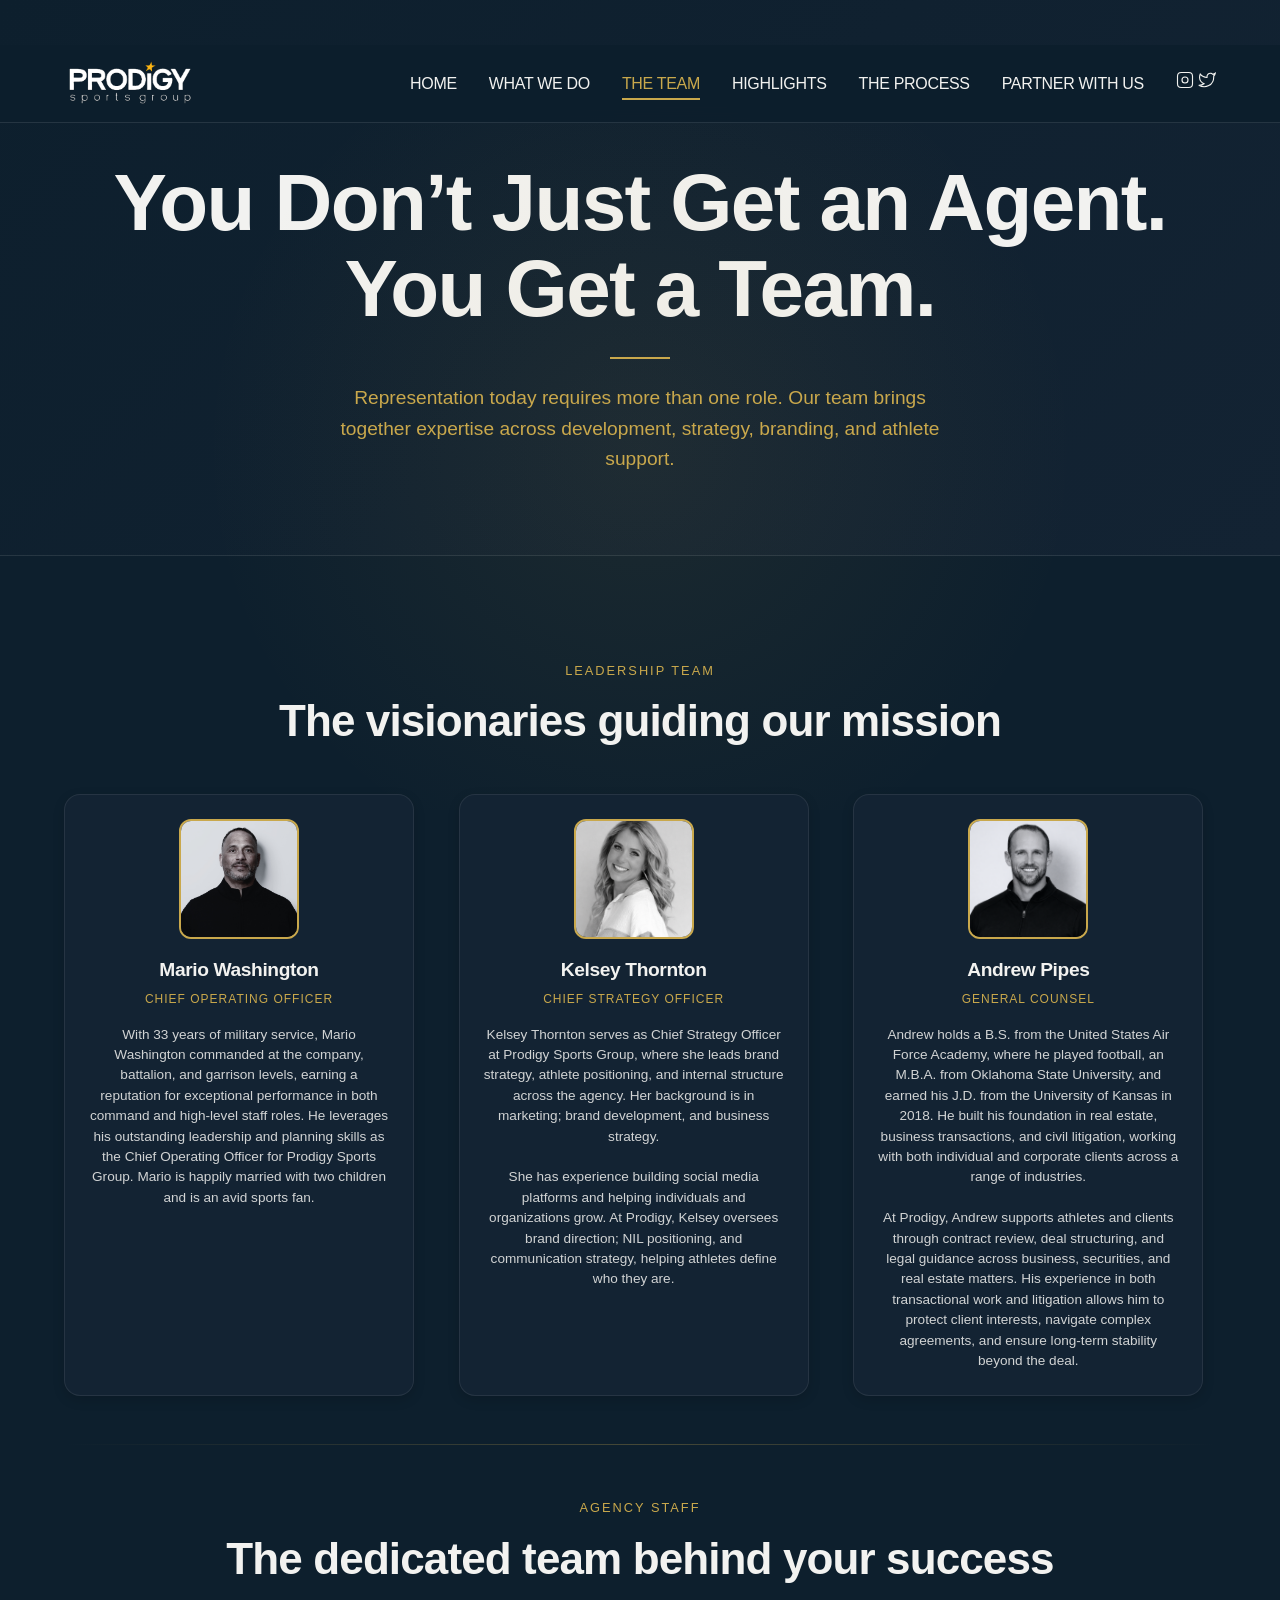
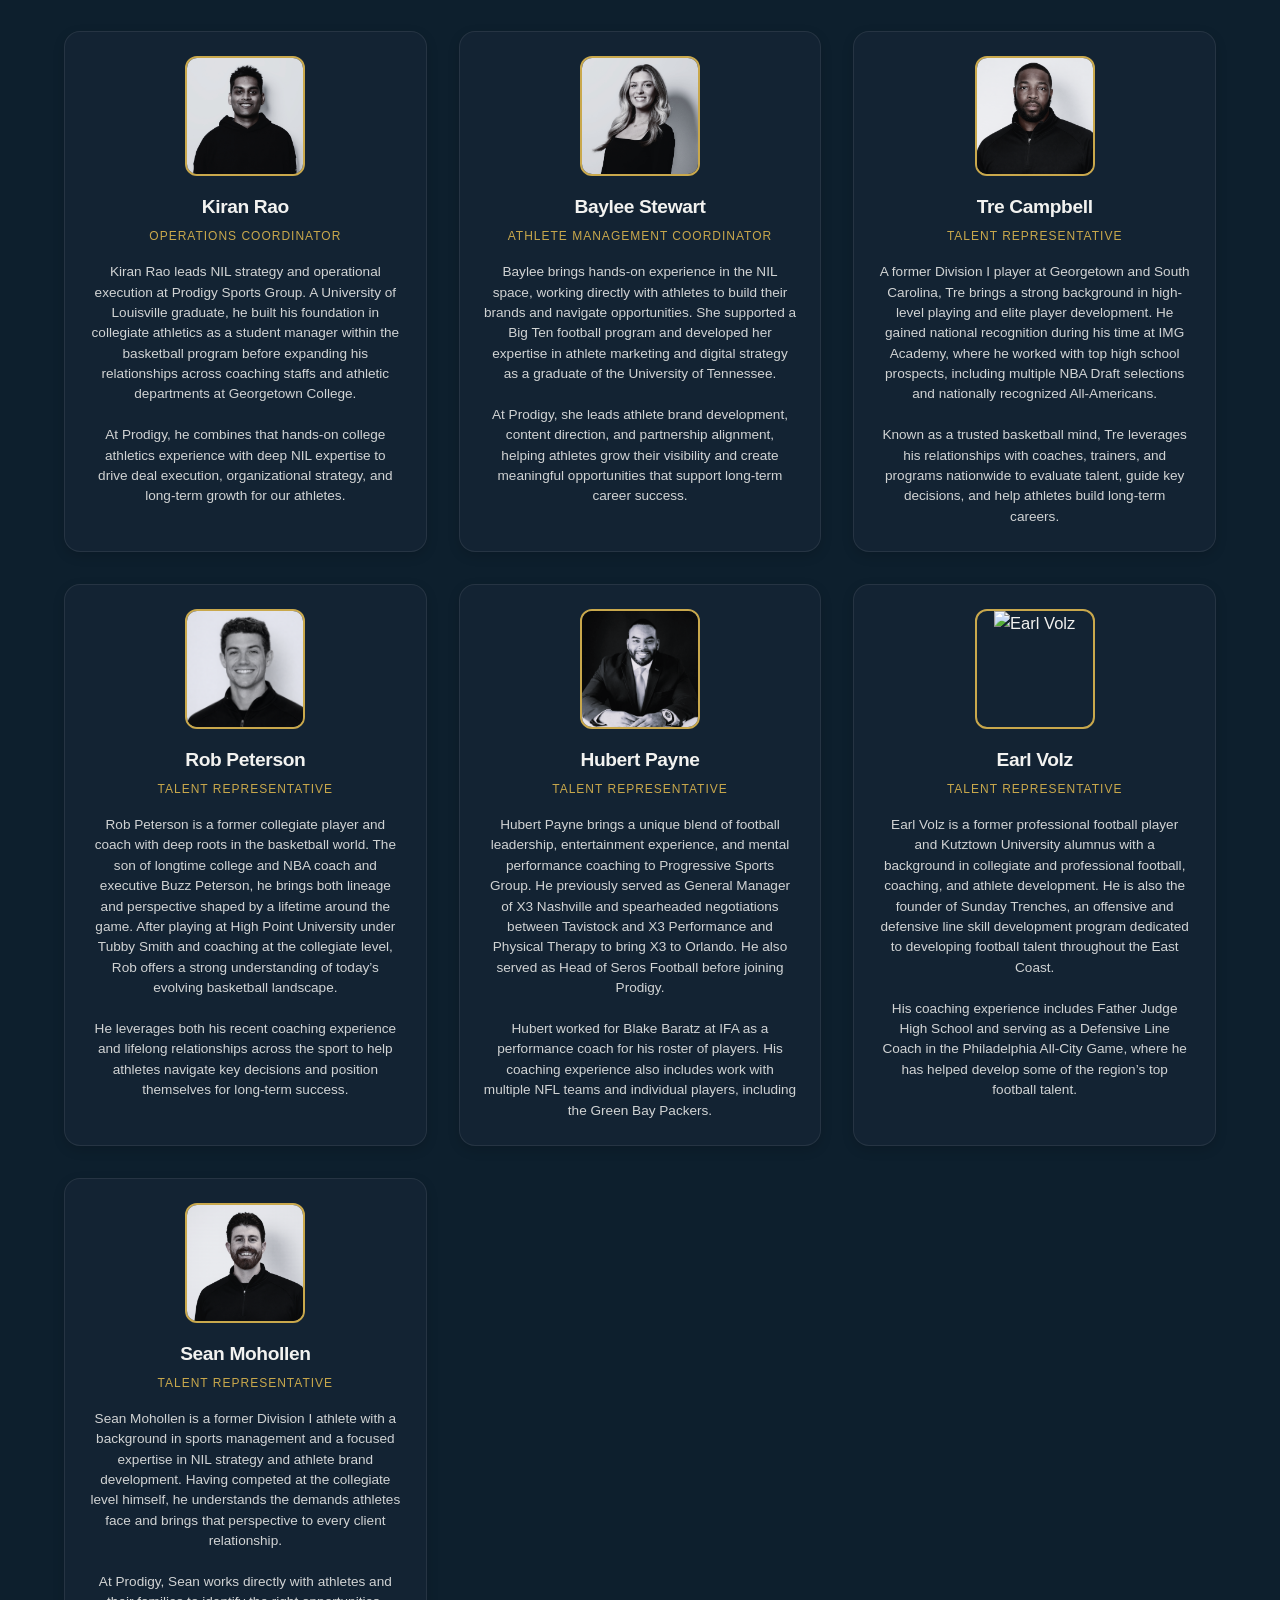
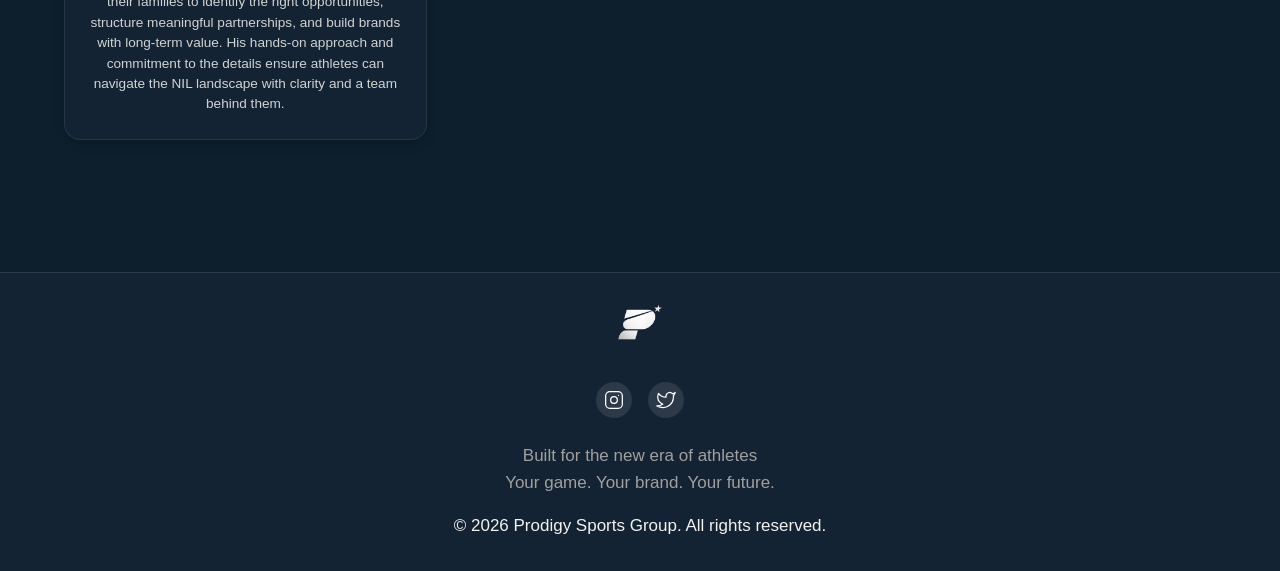
==== commit af2af1c8: "Update about.html" ====
--- a/about.html
+++ b/about.html
@@ -19,7 +19,7 @@
             <li><a href="index.html">HOME</a></li>
             <li><a href="What.html">WHAT WE DO</a></li>
             <li><a href="about.html" class="active">THE TEAM</a></li>
-            <li><a href="highlights">HIGHLIGHTS</a></li>
+            <li><a href="highlights.html">HIGHLIGHTS</a></li>
             <li><a href="process.html">THE PROCESS</a></li>
             <li><a href="contact.html">PARTNER WITH US</a></li>
             <li class="nav-social">
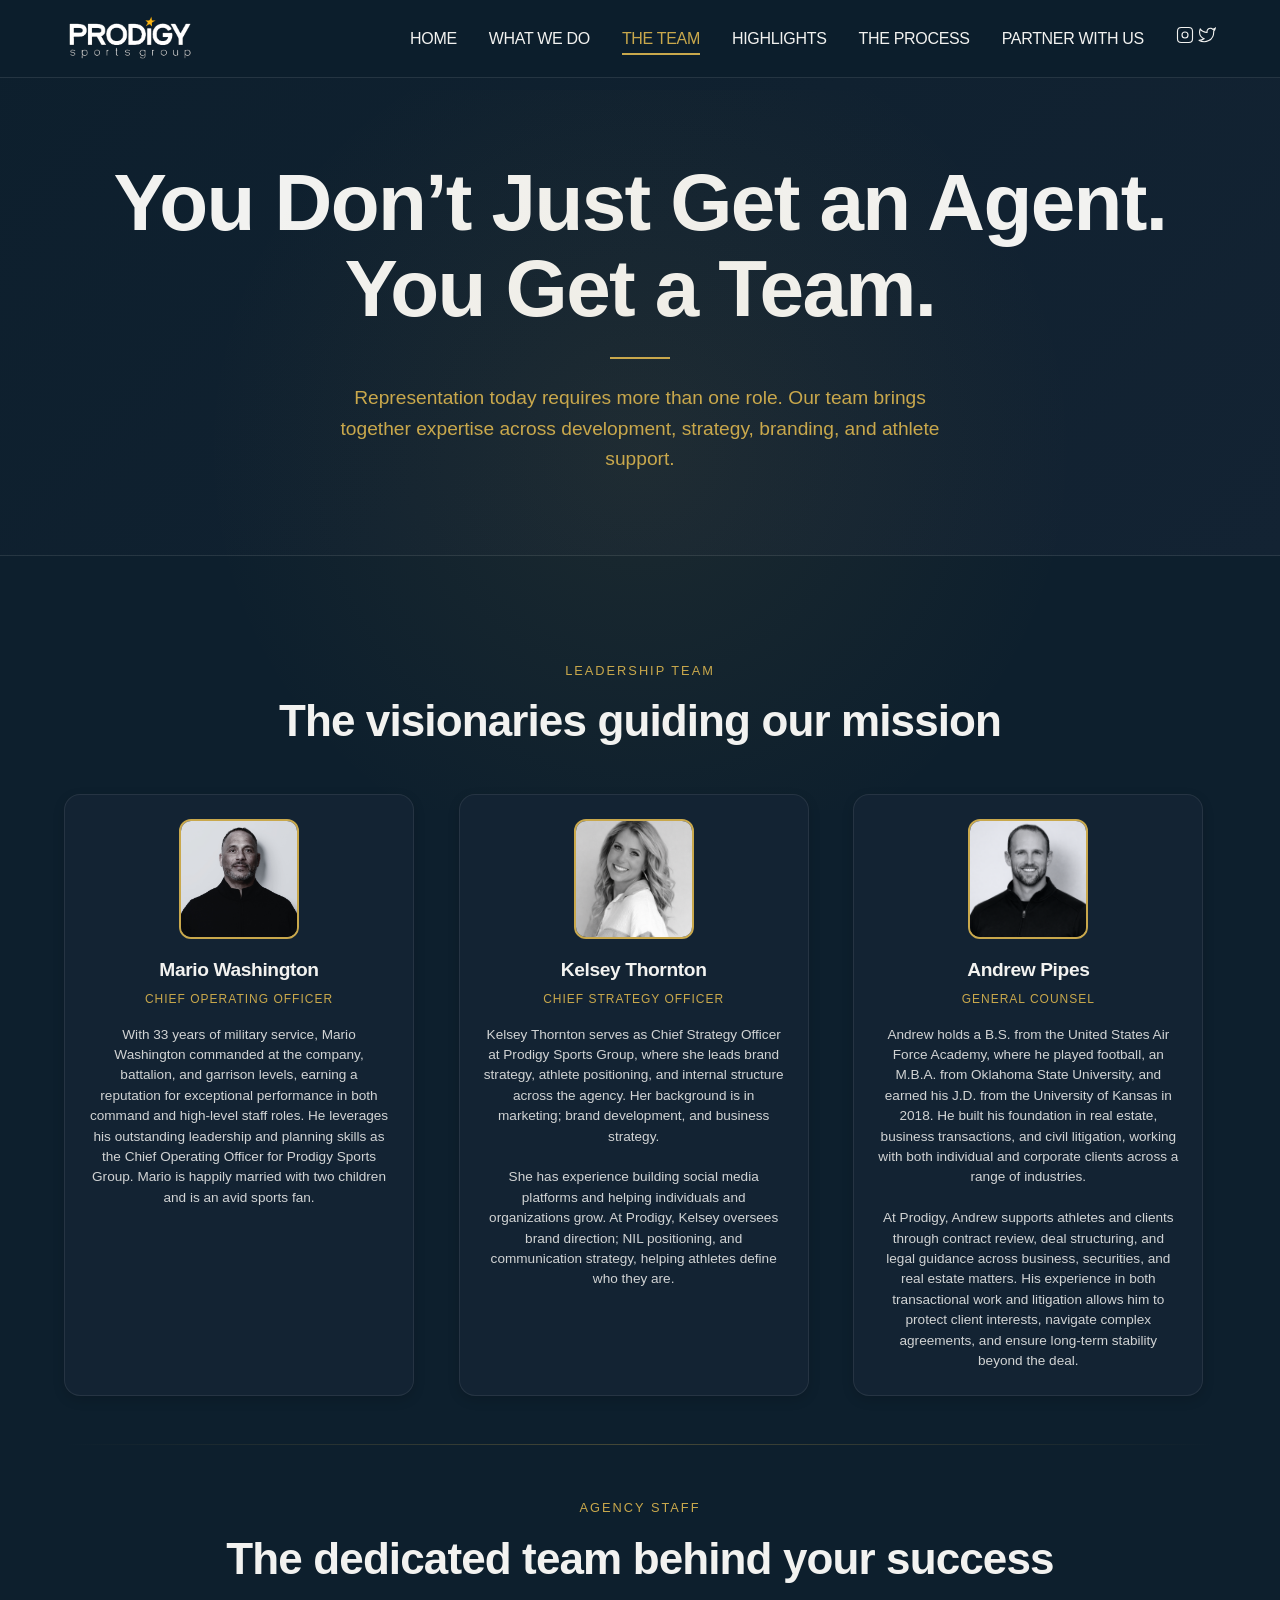
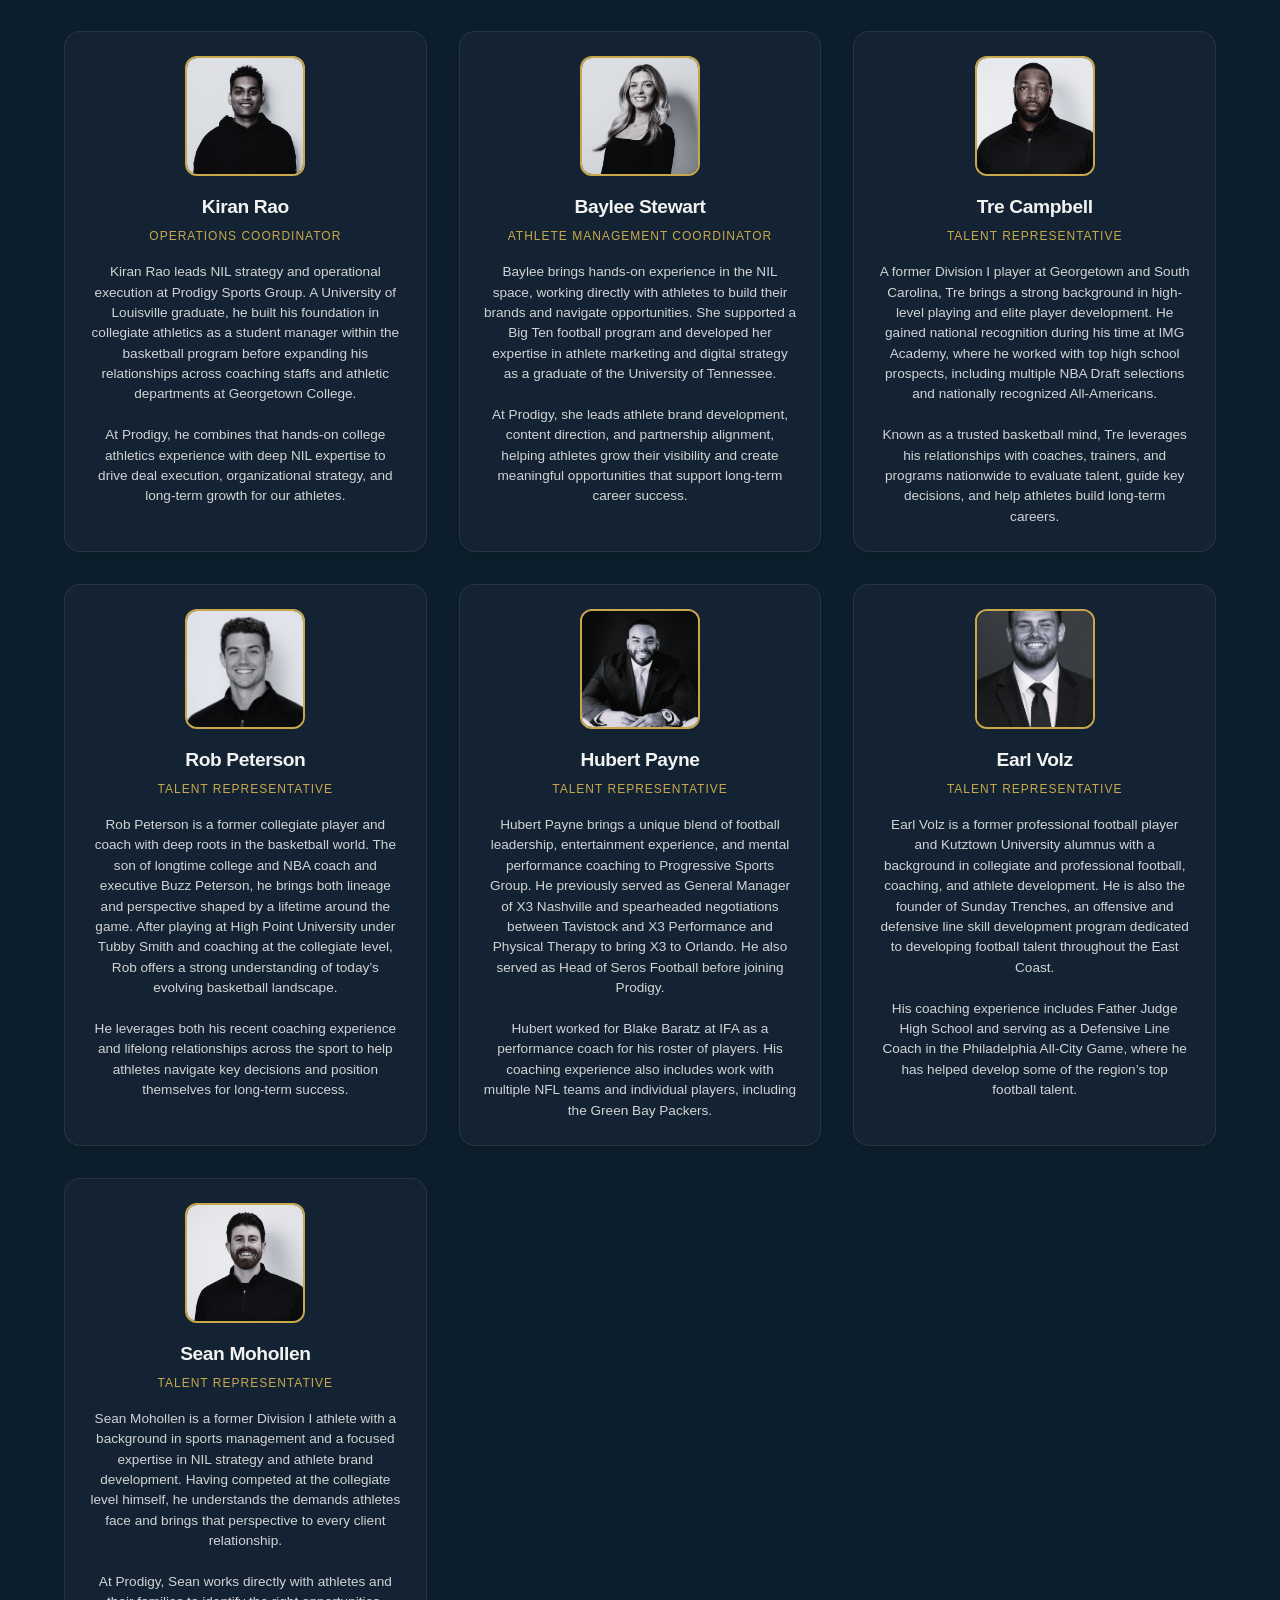
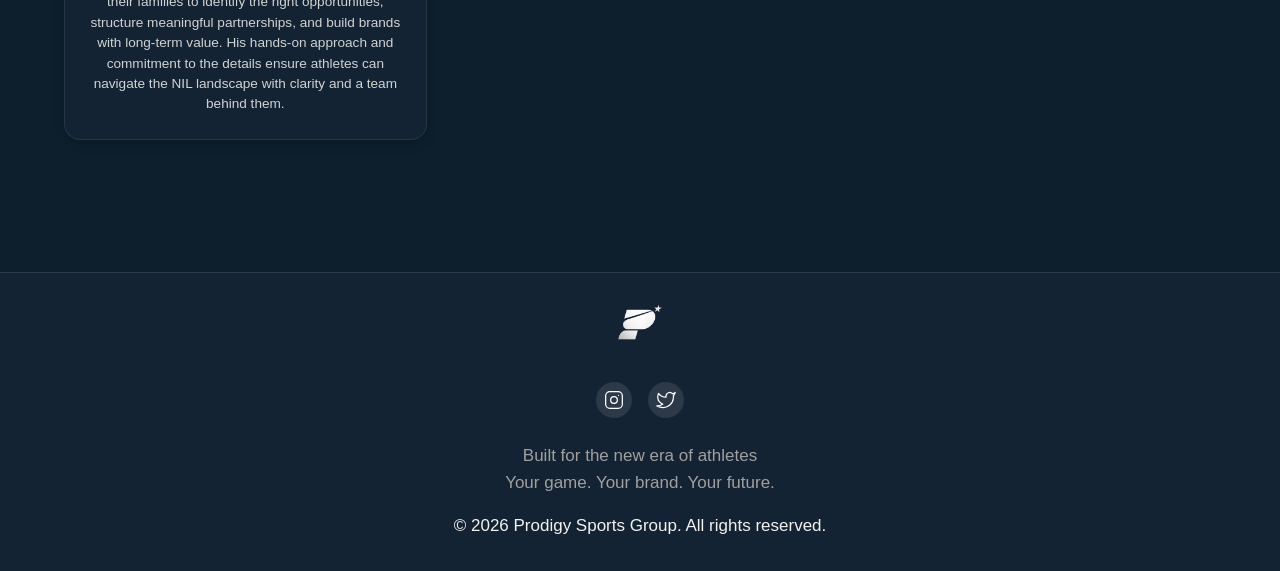
==== commit 40d14852: "Update about.html" ====
--- a/about.html
+++ b/about.html
@@ -204,7 +204,7 @@
                     <!-- Staff Member 6 -->
                     <div class="team-card staff-card">
                         <div class="team-image">
-                            <img src="images/Agent2.png" alt="Earl Volz">
+                            <img src="images/agent2.png" alt="Earl Volz">
                         </div>
                         <h3>Earl Volz</h3>
                         <p class="team-title">Talent Representative</p>
--- a/css/styles.css
+++ b/css/styles.css
@@ -129,7 +129,10 @@
     backdrop-filter: blur(10px);
     border-bottom: 1px solid var(--color-border);
     padding: 1rem 5%;
-    transition: all 0.3s ease;
+    transition: all 0.3s ease; 
+}
+
+header.home-header {
     margin-top: 45px; 
 }
 
@@ -1657,7 +1660,6 @@
     border-radius: 16px;
     border: 1px solid var(--color-border);
     overflow: hidden;
-    /* Minimum height prevents the page from jumping while Instagram loads */
     min-height: 450px; 
     display: flex;
     justify-content: center;
@@ -1679,7 +1681,6 @@
     margin-top: 4rem;
 }
 
-/* Responsive */
 @media (max-width: 768px) {
     .instagram-grid {
         grid-template-columns: 1fr;
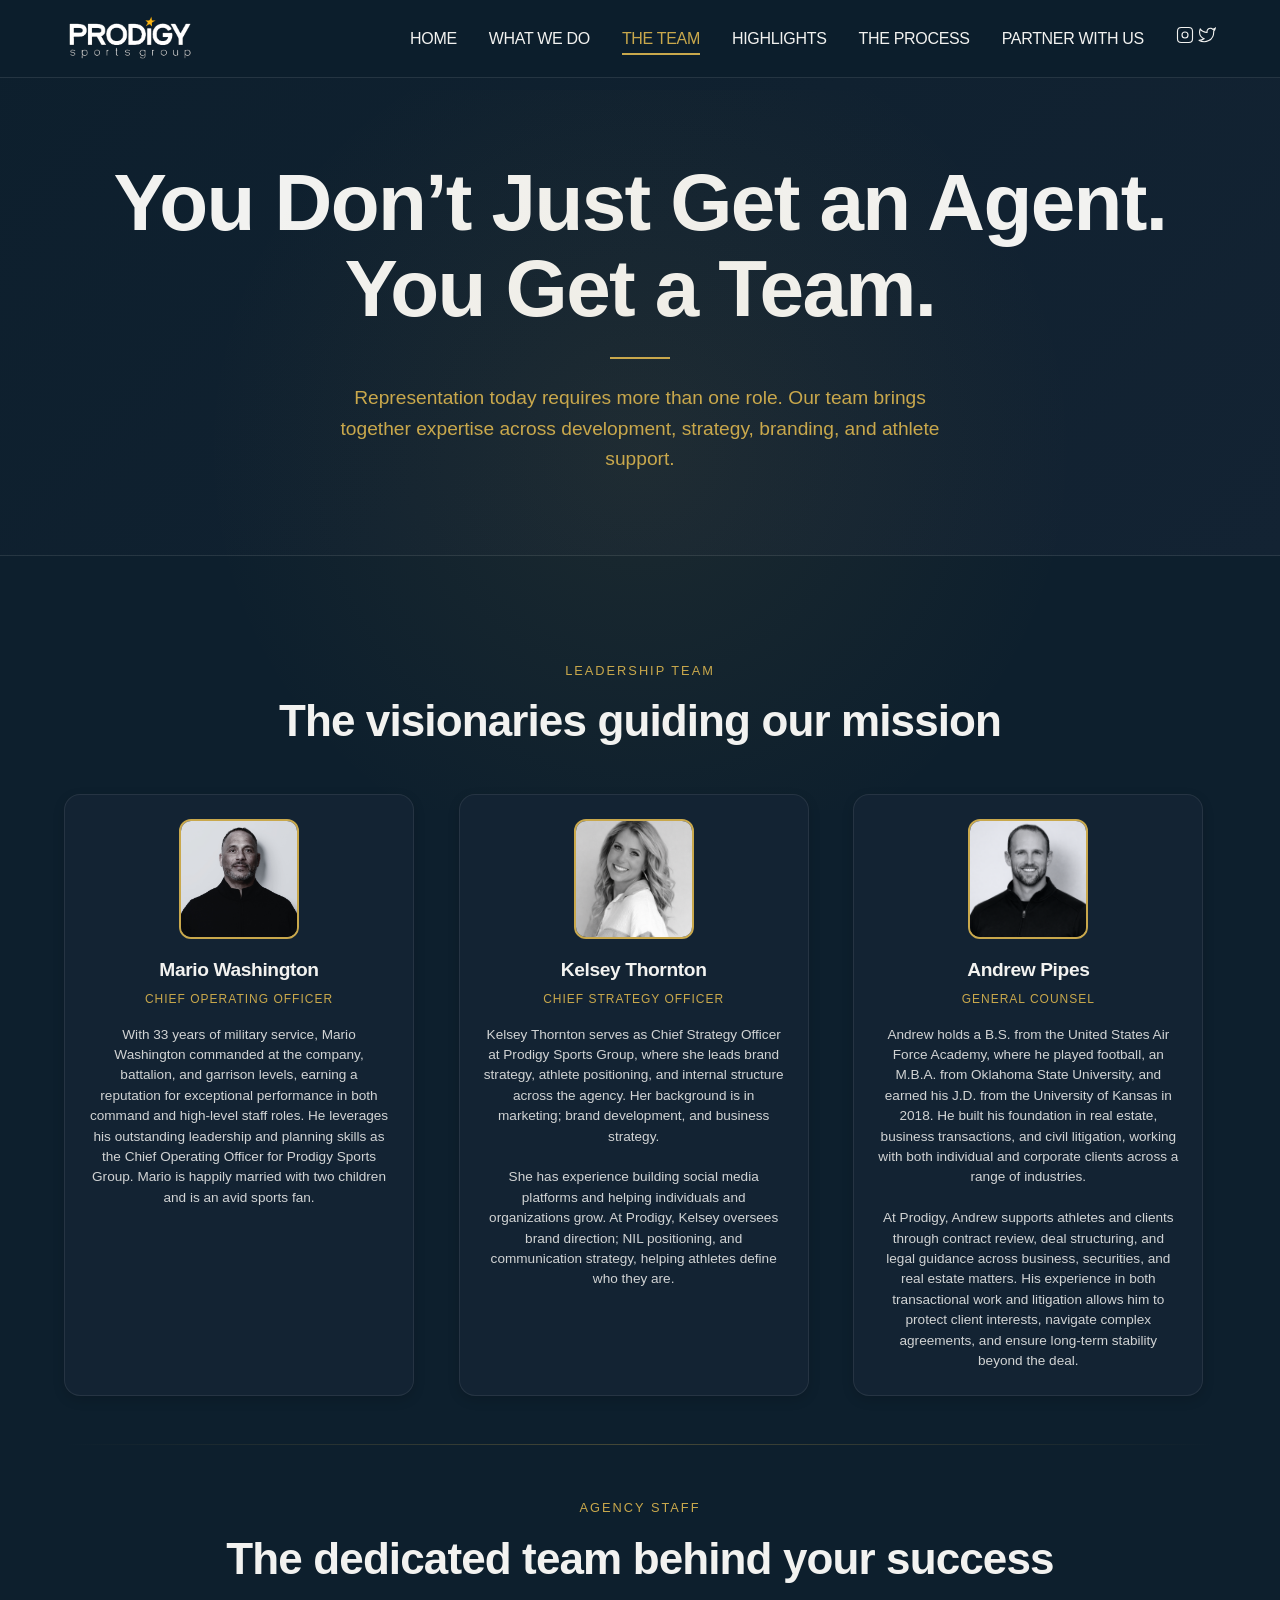
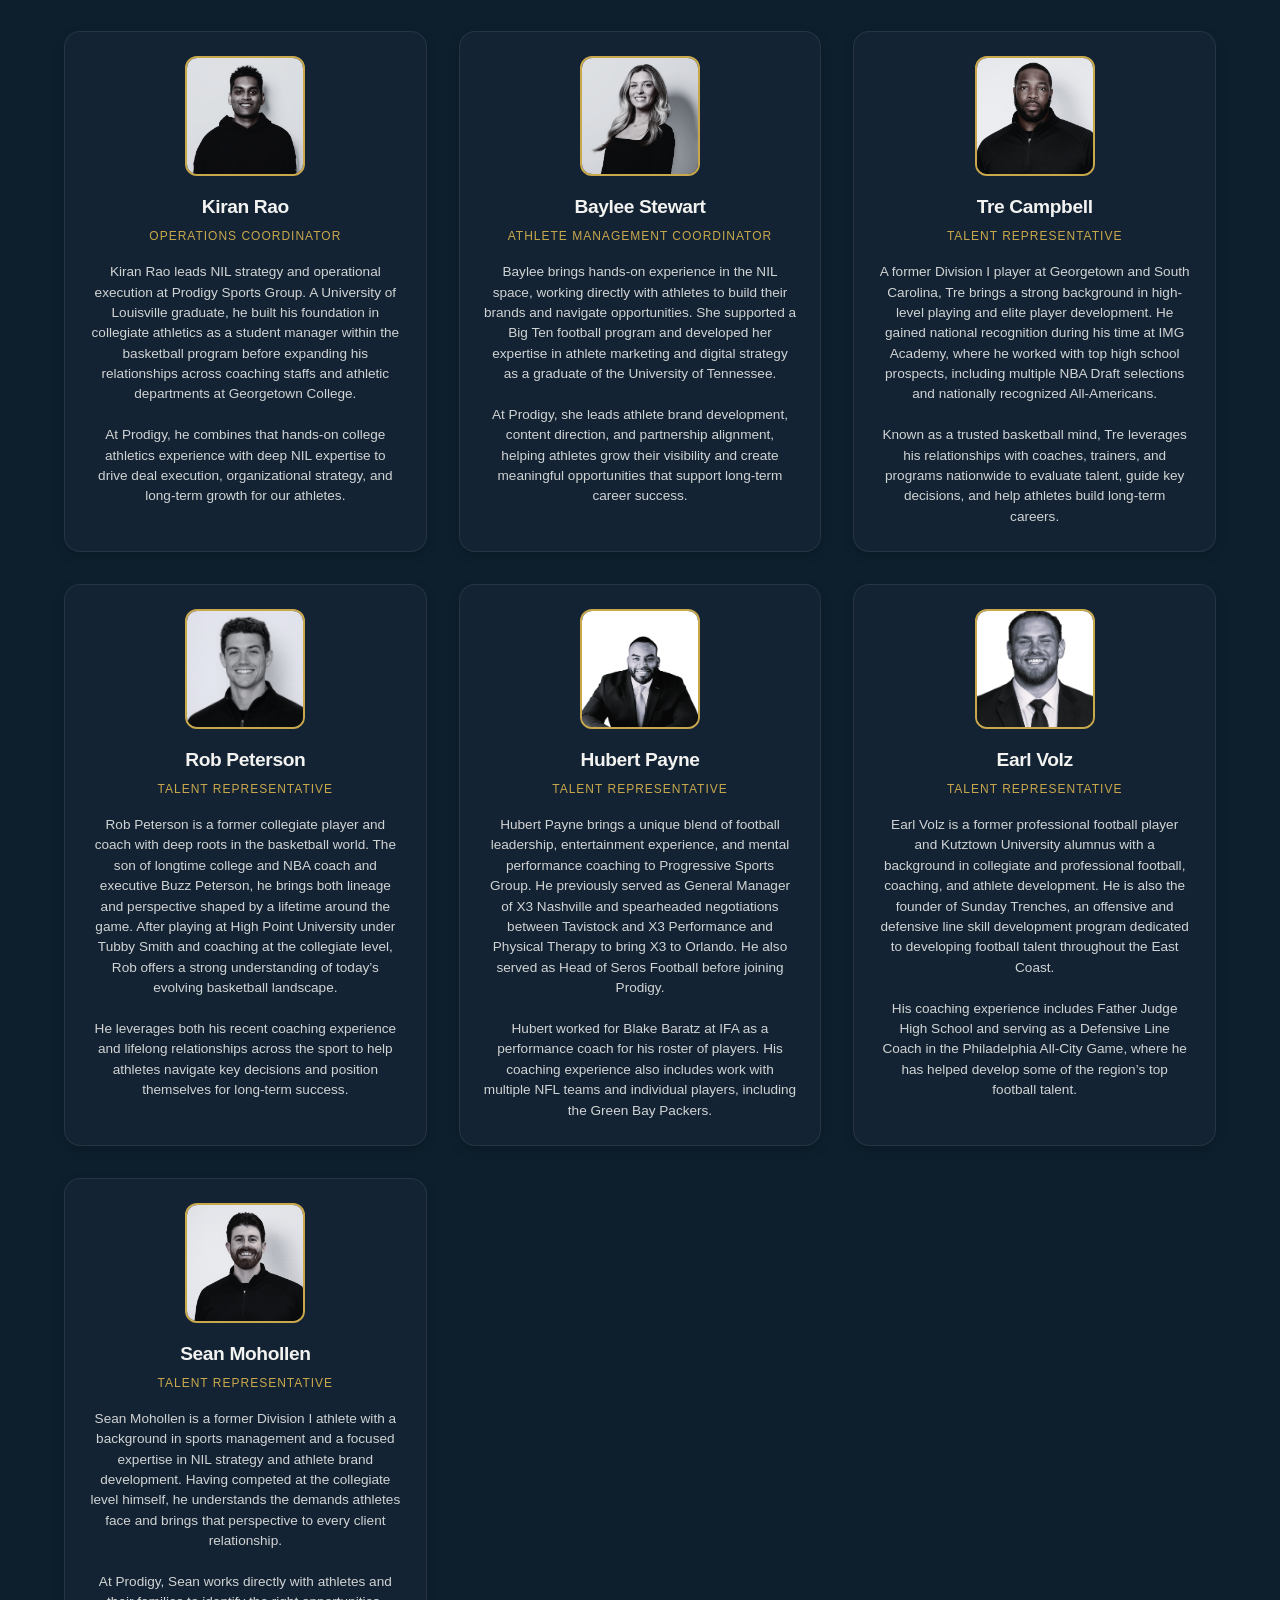
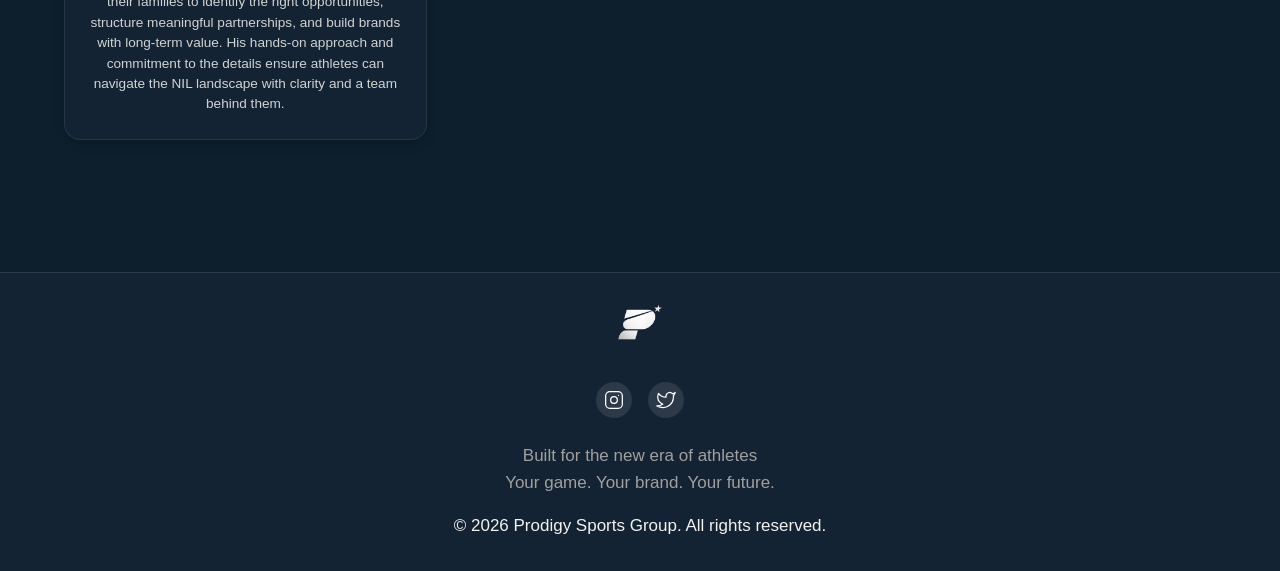
==== commit 5eb64203: "Update about.html" ====
--- a/about.html
+++ b/about.html
@@ -188,7 +188,7 @@
                     <!-- Staff Member 5 -->
                     <div class="team-card staff-card">
                         <div class="team-image">
-                            <img src="images/HubertPayne.png" alt="Hubert Payne">
+                            <img src="images/Hubert_Payne.png" alt="Hubert Payne">
                         </div>
                         <h3>Hubert Payne</h3>
                         <p class="team-title">Talent Representative</p>
@@ -204,7 +204,7 @@
                     <!-- Staff Member 6 -->
                     <div class="team-card staff-card">
                         <div class="team-image">
-                            <img src="images/agent2.png" alt="Earl Volz">
+                            <img src="images/EarlVolz.png" alt="Earl Volz">
                         </div>
                         <h3>Earl Volz</h3>
                         <p class="team-title">Talent Representative</p>
